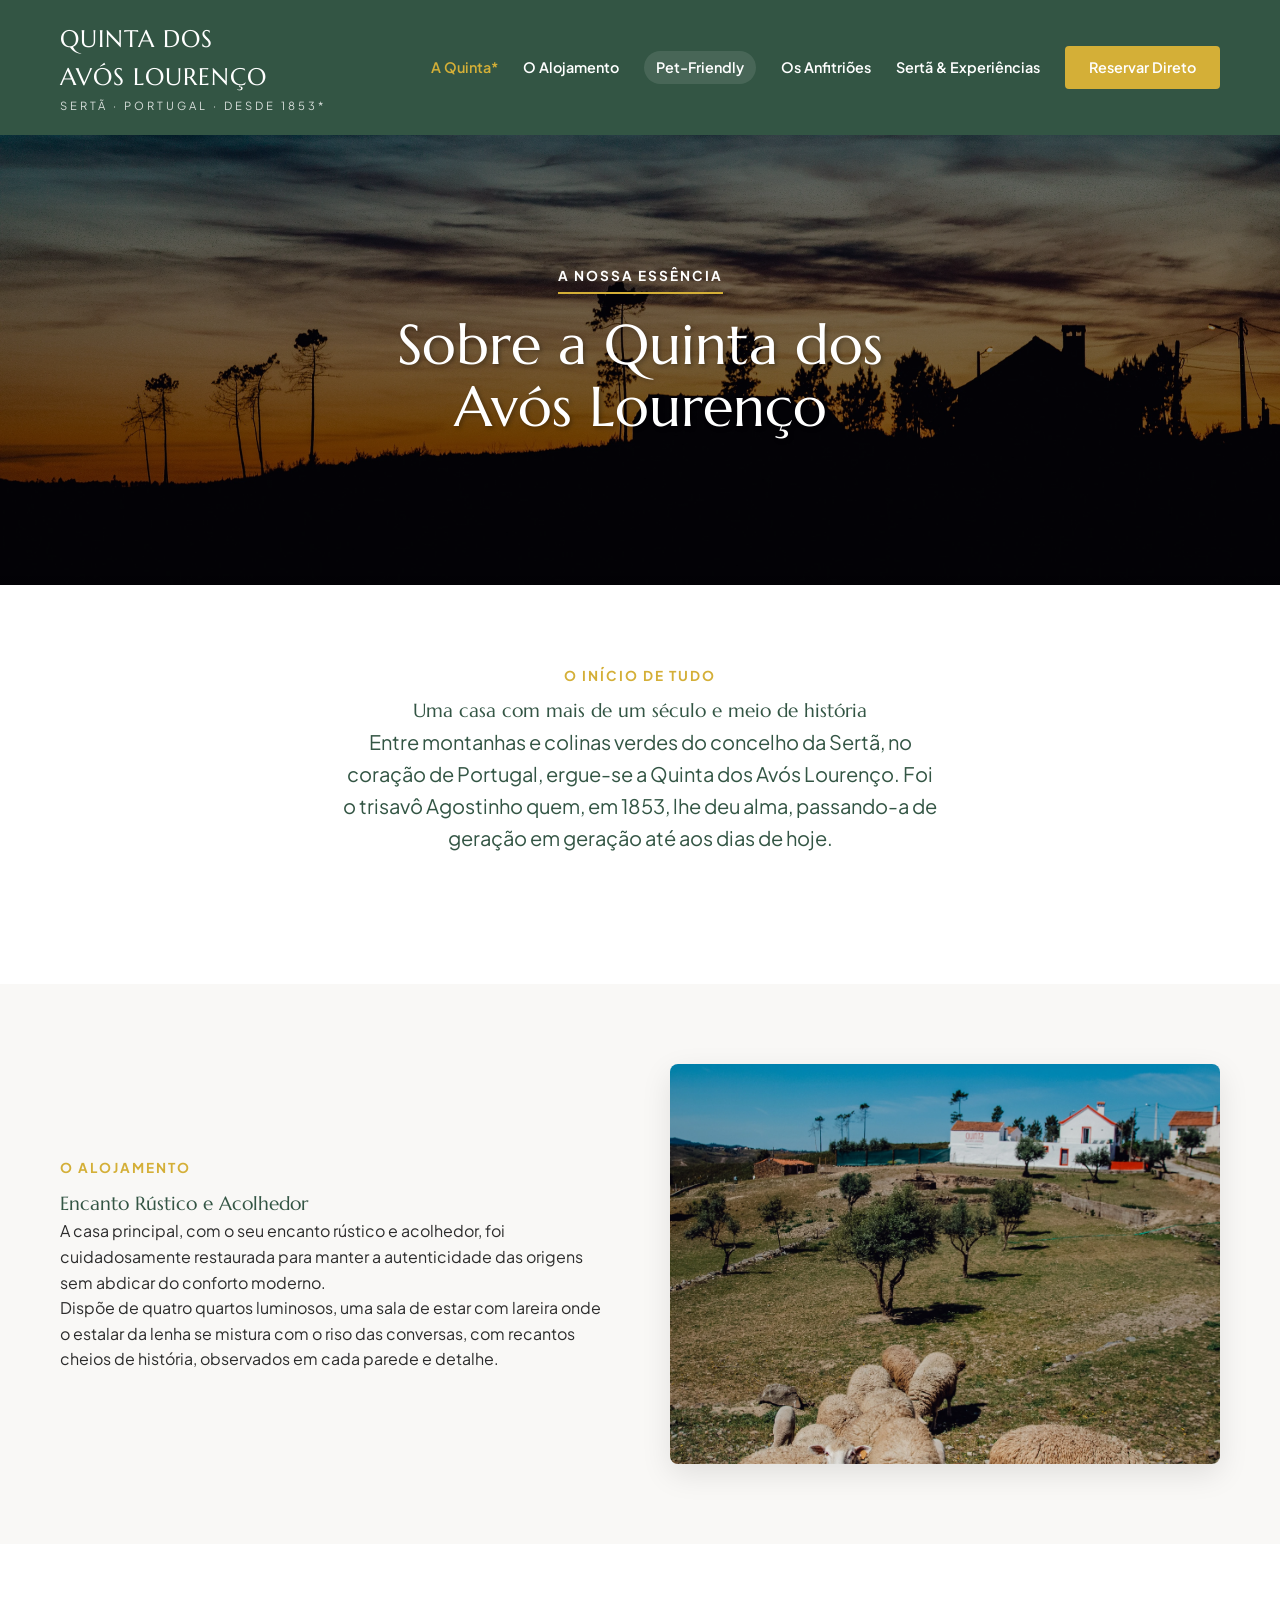
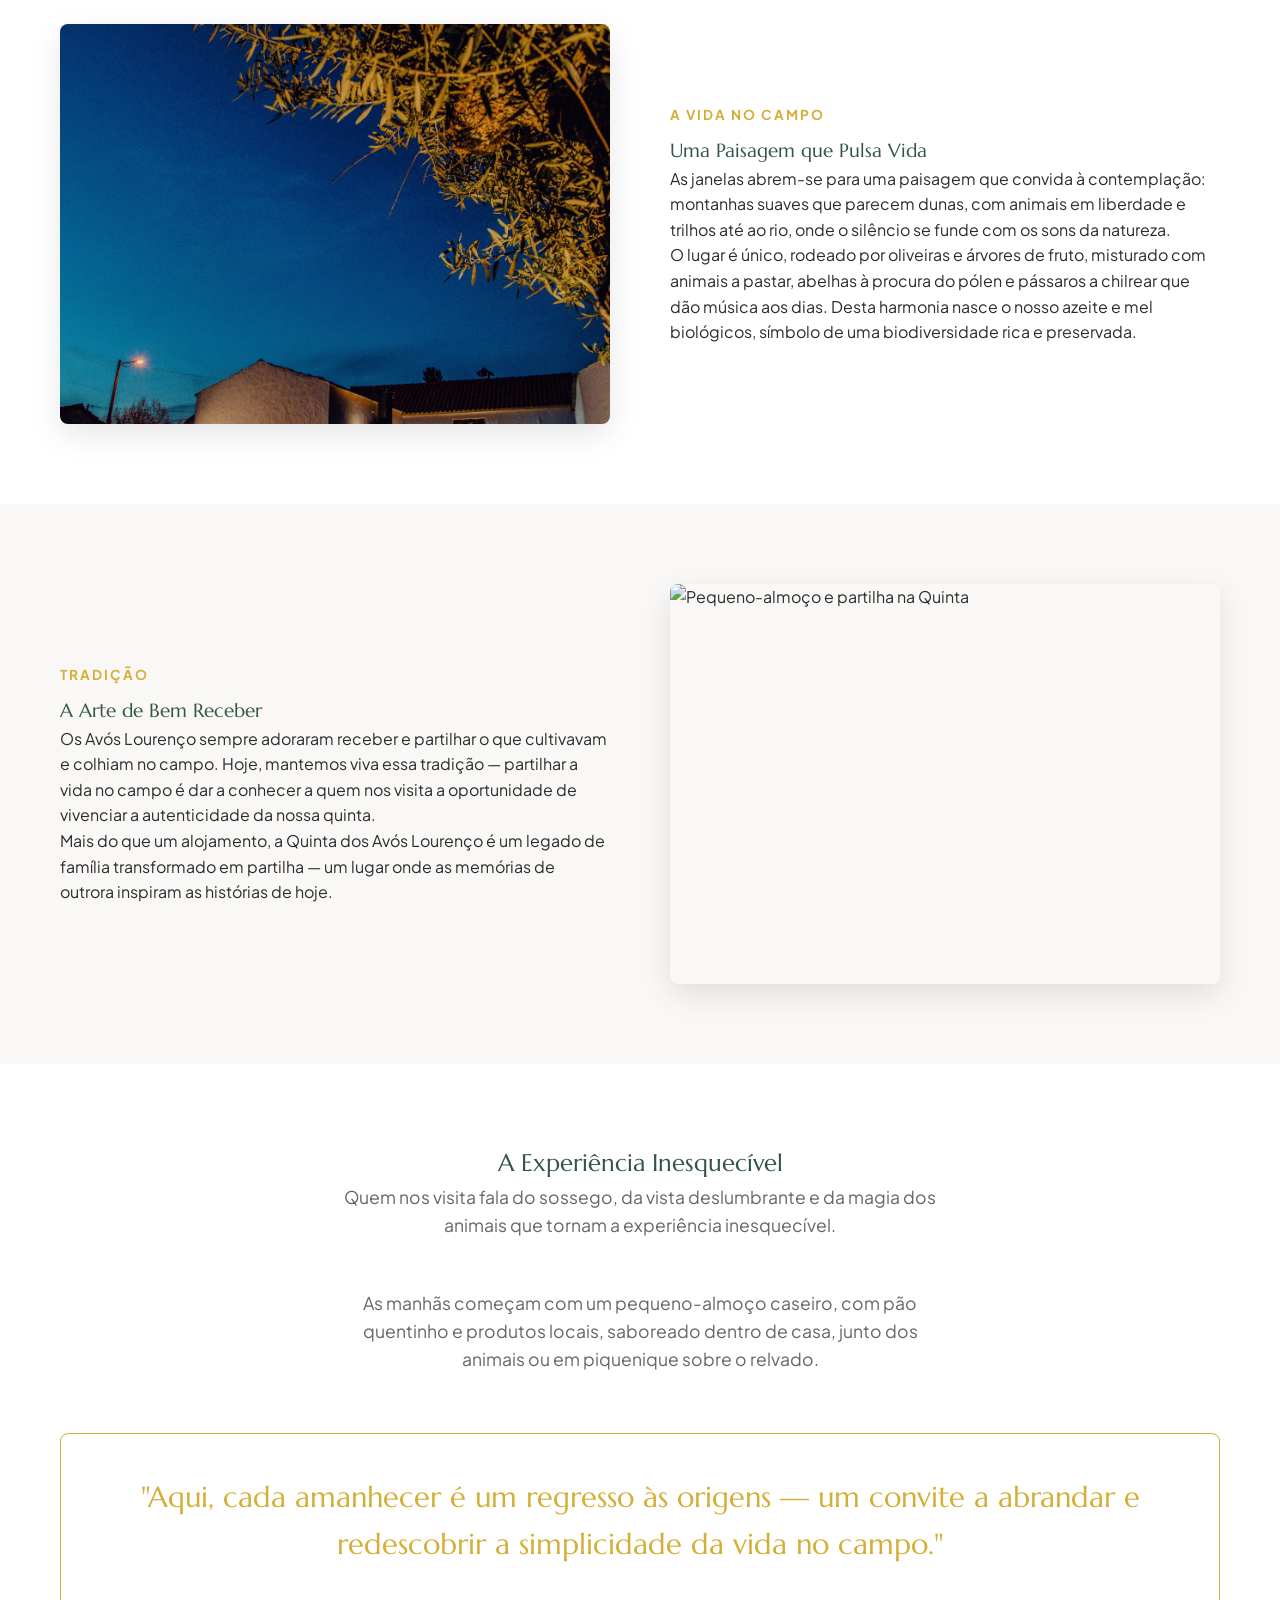
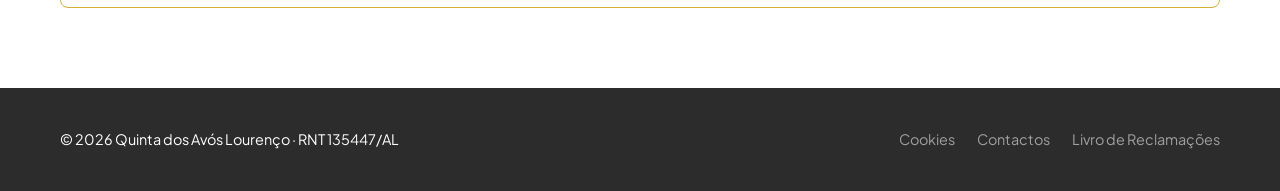
==== Quinta/Quinta.html @ f09824e9 "atualizações ao site 08/08/2026 02:24" ====
<!DOCTYPE html>
<html lang="pt">

<head>
    <meta charset="UTF-8">
    <meta name="viewport" content="width=device-width, initial-scale=1.0">
    <title>Sobre a Quinta · Quinta dos Avós Lourenço</title>

    <!-- O caminho para o CSS tem de recuar uma pasta (../) -->
    <link rel="stylesheet" href="../css/style.css">

    <link rel="preconnect" href="https://fonts.googleapis.com">
    <link rel="preconnect" href="https://fonts.gstatic.com" crossorigin>
    <link
        href="https://fonts.googleapis.com/css2?family=Marcellus&family=Plus+Jakarta+Sans:wght@300;400;600;700&display=swap"
        rel="stylesheet">
    <link rel="icon" href="../favicon.ico" type="image/x-icon">
</head>

<body>

    <!-- Header / Navegação (Fundo escuro para páginas internas) -->
    <header class="navbar" style="background: rgba(51, 85, 68, 1.0); position: relative;">
        <div class="container nav-container">
            <a href="../index.html" class="brand-logo">
                <span class="brand-title">QUINTA DOS <br> AVÓS LOURENÇO</span>
                <span class="brand-sub">SERTÃ · PORTUGAL · DESDE 1853*</span>
            </a>
            <nav class="nav-menu">
                <a href="Quinta.html" style="color: var(--accent-color);">A Quinta*</a>
                <a href="../index.html#alojamento">O Alojamento</a>
                <a href="../index.html#pet-friendly" class="badge-link">Pet-Friendly</a>
                <a href="../index.html#animais">Os Anfitriões</a>
                <a href="../index.html#experiencias">Sertã & Experiências</a>
                <a href="../index.html#reservar" class="btn-primary">Reservar Direto</a>
            </nav>
        </div>
    </header>


    <!-- Hero Section -->
    <section class="hero hero-internal"
        style="background-image: linear-gradient(rgba(0,0,0,0.4), rgba(0,0,0,0.5)), url('../images/galeria3.webp'); height: 50vh; padding-top: 0;">
        <div class="hero-content">
            <span class="hero-tag">A Nossa Essência</span>
            <h1 style="font-size: 3.5rem;">Sobre a Quinta dos<br>Avós Lourenço</h1>
        </div>
    </section>

    <!-- Secção 1: A História -->
    <section class="section-padding">
        <div class="container text-center">
            <span class="sub-title">O INÍCIO DE TUDO</span>
            <h3>Uma casa com mais de um século e meio de história</h3>
            <p class="section-desc" style="font-size: 1.25rem; color: var(--primary-color);">
                Entre montanhas e colinas verdes do concelho da Sertã, no coração de Portugal, ergue-se a Quinta dos
                Avós Lourenço. Foi o trisavô Agostinho quem, em 1853, lhe deu alma, passando-a de geração em geração até
                aos dias de hoje.
            </p>
        </div>
    </section>

    <!-- Secção 2: A Casa (Texto Esquerda, Imagem Direita) -->
    <section class="section-padding bg-light">
        <div class="container grid-2">
            <div>
                <span class="sub-title">O ALOJAMENTO</span>
                <h3>Encanto Rústico e Acolhedor</h3>
                <p>A casa principal, com o seu encanto rústico e acolhedor, foi cuidadosamente restaurada para manter a
                    autenticidade das origens sem abdicar do conforto moderno.</p>
                <p>Dispõe de quatro quartos luminosos, uma sala de estar com lareira onde o estalar da lenha se mistura
                    com o riso das conversas, com recantos cheios de história, observados em cada parede e detalhe.</p>
            </div>
            <div class="feature-image">
                <img src="../images/galeria2.webp" alt="Interior da Casa dos Avós Lourenço">
            </div>
        </div>
    </section>

    <!-- Secção 3: A Natureza (Imagem Esquerda, Texto Direita) -->
    <section class="section-padding">
        <div class="container grid-2">
            <div class="feature-image">
                <img src="../images/galeria5.webp" alt="Paisagem e Natureza na Sertã">
            </div>
            <div>
                <span class="sub-title">A VIDA NO CAMPO</span>
                <h3>Uma Paisagem que Pulsa Vida</h3>
                <p>As janelas abrem-se para uma paisagem que convida à contemplação: montanhas suaves que parecem dunas,
                    com animais em liberdade e trilhos até ao rio, onde o silêncio se funde com os sons da natureza.</p>
                <p>O lugar é único, rodeado por oliveiras e árvores de fruto, misturado com animais a pastar, abelhas à
                    procura do pólen e pássaros a chilrear que dão música aos dias. Desta harmonia nasce o nosso azeite
                    e mel biológicos, símbolo de uma biodiversidade rica e preservada.</p>
            </div>
        </div>
    </section>

    <!-- Secção 4: A Tradição & Pequeno-Almoço -->
    <section class="section-padding bg-light">
        <div class="container grid-2">
            <div>
                <span class="sub-title">TRADIÇÃO</span>
                <h3>A Arte de Bem Receber</h3>
                <p>Os Avós Lourenço sempre adoraram receber e partilhar o que cultivavam e colhiam no campo. Hoje,
                    mantemos viva essa tradição — partilhar a vida no campo é dar a conhecer a quem nos visita a
                    oportunidade de vivenciar a autenticidade da nossa quinta.</p>
                <p>Mais do que um alojamento, a Quinta dos Avós Lourenço é um legado de família transformado em partilha
                    — um lugar onde as memórias de outrora inspiram as histórias de hoje.</p>
            </div>
            <div class="feature-image">
                <img src="../images/galeria7.webp" alt="Pequeno-almoço e partilha na Quinta">
            </div>
        </div>
    </section>

    <!-- Secção 5: Conclusão -->
    <section class="section-padding">
        <div class="container text-center">
            <h2>A Experiência Inesquecível</h2>
            <p class="section-desc">Quem nos visita fala do sossego, da vista deslumbrante e da magia dos animais que
                tornam a experiência inesquecível.</p>
            <p class="section-desc">As manhãs começam com um pequeno-almoço caseiro, com pão quentinho e produtos
                locais, saboreado dentro de casa, junto dos animais ou em piquenique sobre o relvado.</p>

            <div style="margin-top: 60px; padding: 40px; border: 1px solid var(--accent-color); border-radius: 8px;">
                <h3 style="font-family: var(--font-head); color: var(--accent-color); font-size: 1.8rem; margin: 0;">
                    "Aqui, cada amanhecer é um regresso às origens — um convite a abrandar e redescobrir a simplicidade
                    da vida no campo."
                </h3>
            </div>
        </div>
    </section>

    <!-- Footer -->
    <footer class="footer">
        <div class="container footer-container">
            <p>© 2026 Quinta dos Avós Lourenço · RNT 135447/AL</p>
            <div class="footer-links">
                <a href="../cookies/index.html">Cookies</a>
                <a href="../contactos/index.html">Contactos</a>
                <a href="https://www.livroreclamacoes.pt" target="_blank">Livro de Reclamações</a>
            </div>
        </div>
    </footer>

</body>

</html>
---- css/style.css ----
/* ==========================================================================
   VARIÁVEIS DE COR E TIPOGRAFIA
   ========================================================================== */
:root {
  --primary-color: #335544;
  /* Verde Oliveira Escuro */
  --accent-color: #D4AF37;
  /* Dourado/Mostarda Rústico */
  --text-dark: #2C2C2C;
  --text-muted: #666666;
  --bg-light: #F9F8F6;
  /* Bege muito claro para fundo */
  --white: #FFFFFF;

  --font-head: 'Marcellus', serif;
  --font-body: 'Plus Jakarta Sans', sans-serif;

  --transition: all 0.3s ease;
}

/* ==========================================================================
   RESETS BÁSICOS
   ========================================================================== */
* {
  margin: 0;
  padding: 0;
  box-sizing: border-box;
}

html {
  scroll-behavior: smooth;
}

body {
  font-family: var(--font-body);
  color: var(--text-dark);
  background-color: var(--white);
  line-height: 1.6;
}

h1,
h2,
h3,
h4 {
  font-family: var(--font-head);
  font-weight: normal;
  color: var(--primary-color);
}

a {
  text-decoration: none;
  color: inherit;
}

ul {
  list-style: none;
}

/* ==========================================================================
   CLASSES UTILITÁRIAS (LAYOUT)
   ========================================================================== */
.container {
  max-width: 1200px;
  margin: 0 auto;
  padding: 0 20px;
}

.section-padding {
  padding: 80px 0;
}

.text-center {
  text-align: center;
}

.bg-light {
  background-color: var(--bg-light);
}

.grid-2 {
  display: grid;
  grid-template-columns: 1fr 1fr;
  gap: 60px;
  align-items: center;
}

.grid-3 {
  display: grid;
  grid-template-columns: repeat(auto-fit, minmax(300px, 1fr));
  gap: 40px;
}

.sub-title {
  display: block;
  font-size: 0.85rem;
  font-weight: 700;
  letter-spacing: 2px;
  color: var(--accent-color);
  text-transform: uppercase;
  margin-bottom: 10px;
}

/* ==========================================================================
   CABEÇALHO (NAVBAR)
   ========================================================================== */
.navbar {
  position: absolute;
  /* Para ficar por cima do Hero */
  top: 0;
  left: 0;
  width: 100%;
  padding: 20px 0;
  z-index: 100;
  background: linear-gradient(to bottom, rgba(0, 0, 0, 0.6) 0%, rgba(0, 0, 0, 0) 100%);
  color: var(--white);
}

.nav-container {
  display: flex;
  justify-content: space-between;
  align-items: center;
}

.brand-logo {
  display: flex;
  flex-direction: column;
  color: var(--white);
}

.brand-title {
  font-family: var(--font-head);
  font-size: 1.5rem;
  letter-spacing: 1px;
}

.brand-sub {
  font-size: 0.7rem;
  letter-spacing: 3px;
  opacity: 0.8;
}

.nav-menu {
  display: flex;
  align-items: center;
  gap: 25px;
  font-size: 0.9rem;
  font-weight: 600;
}

.nav-menu a {
  white-space: nowrap;
}

.nav-menu a:not(.btn-primary):not(.badge-link):hover {
  color: var(--accent-color);
  transition: var(--transition);
}

.badge-link {
  background-color: rgba(255, 255, 255, 0.1);
  padding: 5px 12px;
  border-radius: 20px;
  /* border: 1px solid rgba(255, 255, 255, 0.3); */
}

.badge-link:hover {
  background-color: var(--accent-color);
  border-color: var(--accent-color);
  color: var(--white);
  transition: var(--transition);
}

.btn-primary {
  background-color: var(--accent-color);
  color: var(--white);
  padding: 10px 24px;
  border-radius: 4px;
  transition: var(--transition);
}

.btn-primary:hover {
  background-color: #b8962e;
}

/* ==========================================================================
   SECÇÃO HERO
   ========================================================================== */
.hero {
  height: 90vh;
  background-size: cover;
  background-position: center;
  display: flex;
  align-items: center;
  justify-content: center;
  text-align: center;
  color: var(--white);
  padding-top: 80px;
  /* Compensa a navbar */
}

.hero-content {
  max-width: 800px;
  padding: 0 20px;
}

.hero-tag {
  display: inline-block;
  font-size: 0.85rem;
  font-weight: 700;
  letter-spacing: 2px;
  text-transform: uppercase;
  margin-bottom: 20px;
  border-bottom: 2px solid var(--accent-color);
  padding-bottom: 5px;
}

.hero h1 {
  font-size: 4rem;
  color: var(--white);
  line-height: 1.1;
  margin-bottom: 20px;
  text-shadow: 2px 2px 4px rgba(0, 0, 0, 0.3);
}

.hero p {
  font-size: 1.2rem;
  margin-bottom: 40px;
  opacity: 0.9;
}

.hero-buttons {
  display: flex;
  justify-content: center;
  gap: 20px;
}

.btn-gold {
  background-color: var(--accent-color);
  color: var(--white);
  padding: 15px 30px;
  font-weight: 600;
  border-radius: 4px;
  transition: var(--transition);
}

.btn-gold:hover {
  background-color: #b8962e;
}

.btn-outline {
  border: 2px solid var(--white);
  color: var(--white);
  padding: 13px 30px;
  font-weight: 600;
  border-radius: 4px;
  transition: var(--transition);
}

.btn-outline:hover {
  background-color: var(--white);
  color: var(--primary-color);
}

/* ==========================================================================
   BARRA DE RESERVAS (BOOKING BAR)
   ========================================================================== */
.booking-bar {
  background-color: var(--white);
  max-width: 1000px;
  margin: -50px auto 0;
  position: relative;
  z-index: 10;
  border-radius: 8px;
  box-shadow: 0 10px 30px rgba(0, 0, 0, 0.08);
  padding: 20px;
}

.booking-form {
  display: flex;
  justify-content: space-between;
  align-items: flex-end;
  gap: 15px;
}

.form-group {
  display: flex;
  flex-direction: column;
  flex: 1;
}

.form-group label {
  font-size: 0.75rem;
  font-weight: 700;
  color: var(--text-muted);
  margin-bottom: 8px;
  letter-spacing: 1px;
}

.form-group input,
.form-group select {
  padding: 12px;
  border: 1px solid #E0E0E0;
  border-radius: 4px;
  font-family: var(--font-body);
  font-size: 1rem;
  color: var(--text-dark);
  background-color: var(--bg-light);
}

.btn-search {
  background-color: var(--primary-color);
  color: var(--white);
  border: none;
  padding: 14px 30px;
  font-size: 1rem;
  font-weight: 600;
  font-family: var(--font-body);
  border-radius: 4px;
  cursor: pointer;
  height: 47px;
  transition: var(--transition);
}

.btn-search:hover {
  background-color: #2c381e;
}

/* ==========================================================================
   PROVA SOCIAL (RATINGS STRIP)
   ========================================================================== */
.ratings-strip {
  background-color: var(--primary-color);
  color: var(--white);
  padding: 30px 0;
  margin-top: 60px;
}

.ratings-container {
  display: flex;
  justify-content: space-around;
  align-items: center;
}

.rating-item {
  display: flex;
  flex-direction: column;
  align-items: center;
  text-align: center;
}

.rating-score {
  font-family: var(--font-head);
  font-size: 1.8rem;
  color: var(--accent-color);
  margin-bottom: 5px;
}

.rating-label {
  font-size: 0.9rem;
  font-weight: 300;
  opacity: 0.9;
}

.rating-divider {
  width: 1px;
  height: 40px;
  background-color: rgba(255, 255, 255, 0.2);
}

/* ==========================================================================
   SECÇÃO PET-FRIENDLY
   ========================================================================== */
.pet-image {
  position: relative;
}

.pet-image img {
  width: 100%;
  border-radius: 8px;
  box-shadow: 0 10px 30px rgba(0, 0, 0, 0.1);
  display: block;
}

.pet-badge {
  position: absolute;
  bottom: -20px;
  right: -20px;
  background-color: var(--primary-color);
  color: var(--white);
  padding: 15px 25px;
  border-radius: 4px;
  font-weight: 600;
  box-shadow: 0 5px 15px rgba(0, 0, 0, 0.2);
}

.pet-text h2 {
  font-size: 2.5rem;
  margin-bottom: 20px;
}

.pet-text p {
  font-size: 1.1rem;
  color: var(--text-muted);
  margin-bottom: 30px;
}

.pet-features li {
  margin-bottom: 15px;
  font-size: 1.05rem;
  display: flex;
  align-items: flex-start;
  gap: 10px;
}

/* ==========================================================================
   OS ANFITRIÕES (ANIMAIS)
   ========================================================================== */
.section-desc {
  max-width: 600px;
  margin: 0 auto 50px;
  color: var(--text-muted);
  font-size: 1.1rem;
}

.animal-card {
  background-color: var(--white);
  padding: 40px 30px;
  border-radius: 8px;
  box-shadow: 0 5px 20px rgba(0, 0, 0, 0.05);
  transition: var(--transition);
}

.animal-card:hover {
  transform: translateY(-10px);
  box-shadow: 0 15px 30px rgba(0, 0, 0, 0.1);
}

.animal-avatar {
  font-size: 4rem;
  margin-bottom: 20px;
}

.animal-card h3 {
  font-size: 1.8rem;
  margin-bottom: 5px;
}

.animal-role {
  color: var(--accent-color);
  font-weight: 700;
  font-size: 0.85rem;
  text-transform: uppercase;
  margin-bottom: 15px;
}

.animal-card p:not(.animal-role) {
  color: var(--text-muted);
}

/* ==========================================================================
   GUIA LOCAL SERTÃ
   ========================================================================== */
.guide-card {
  background-color: var(--bg-light);
  padding: 30px;
  border-radius: 8px;
  border-top: 3px solid transparent;
  transition: var(--transition);
}

.guide-card:hover {
  border-top: 3px solid var(--accent-color);
  background-color: var(--white);
  box-shadow: 0 10px 20px rgba(0, 0, 0, 0.05);
}

.guide-card h3 {
  font-size: 1.3rem;
  margin-bottom: 15px;
}

.guide-card p {
  color: var(--text-muted);
  font-size: 0.95rem;
}

/* ==========================================================================
   WIDGET WHATSAPP
   ========================================================================== */
.whatsapp-btn {
  position: fixed;
  bottom: 30px;
  right: 30px;
  background-color: #25D366;
  color: var(--white);
  padding: 12px 20px;
  border-radius: 50px;
  font-weight: 600;
  box-shadow: 0 4px 10px rgba(0, 0, 0, 0.2);
  z-index: 999;
  transition: var(--transition);
}

.whatsapp-btn:hover {
  transform: scale(1.05);
  background-color: #1EBE56;
}

/* ==========================================================================
   RODAPÉ (FOOTER)
   ========================================================================== */
.footer {
  background-color: var(--text-dark);
  color: var(--white);
  padding: 40px 0;
  font-size: 0.9rem;
}

.footer-container {
  display: flex;
  justify-content: space-between;
  align-items: center;
}

.footer-links a {
  margin-left: 20px;
  color: #A0A0A0;
  transition: var(--transition);
}

.footer-links a:hover {
  color: var(--white);
}

/* ==========================================================================
   RESPONSIVIDADE (MOBILE & TABLET)
   ========================================================================== */
@media (max-width: 992px) {
  .hero h1 {
    font-size: 3rem;
  }

  .grid-2 {
    grid-template-columns: 1fr;
    gap: 40px;
  }

  .pet-badge {
    right: 20px;
    bottom: 20px;
  }

  .ratings-container {
    flex-direction: column;
    gap: 30px;
  }

  .rating-divider {
    display: none;
  }

  .booking-bar {
    margin: 20px 20px 0;
    width: auto;
  }
}

@media (max-width: 768px) {
  .nav-container {
    flex-direction: column;
    gap: 15px;
  }

  .nav-menu {
    flex-wrap: wrap;
    justify-content: center;
  }

  .booking-form {
    flex-direction: column;
    align-items: stretch;
  }

  .btn-search {
    height: auto;
    padding: 15px;
  }

  .footer-container {
    flex-direction: column;
    gap: 20px;
    text-align: center;
  }

  .footer-links a {
    margin: 0 10px;
  }
}

/* ==========================================================================
   CORREÇÃO DE PROPORÇÕES DE IMAGENS (Evitar distorção)
   ========================================================================== */
.feature-image {
  width: 100%;
  height: 400px;
  /* Define uma altura fixa e elegante para as imagens de lado a lado */
  overflow: hidden;
  border-radius: 8px;
  box-shadow: 0 10px 30px rgba(0, 0, 0, 0.1);
}

.feature-image img,
.pet-image img {
  width: 100%;
  height: 100%;
  object-fit: cover;
  /* Esta é a regra mágica: corta a imagem para preencher sem distorcer */
  object-position: center;
  /* Mantém o foco no centro da foto */
  display: block;
}

/* Ajuste específico para a imagem do cabeçalho nas páginas internas */
.hero-internal {
  height: 50vh;
  display: flex;
  align-items: center;
  justify-content: center;
  text-align: center;
}
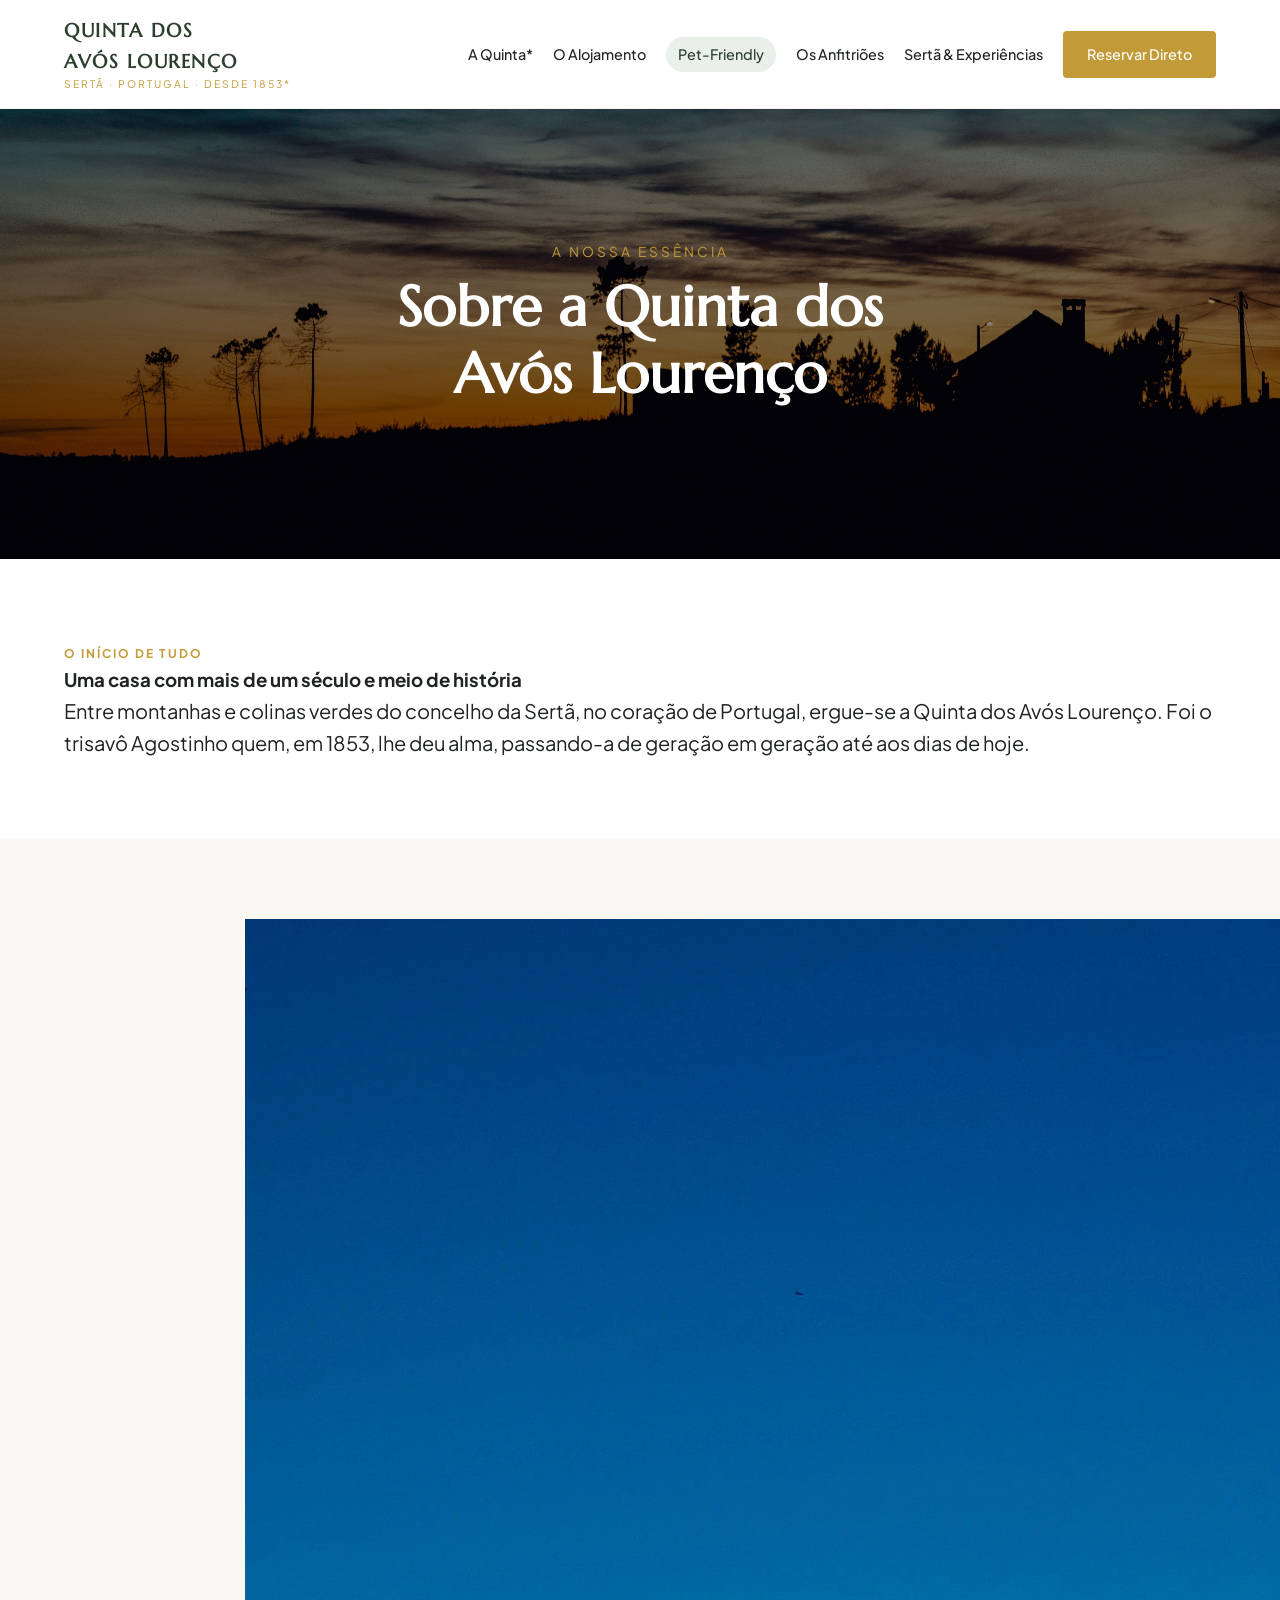
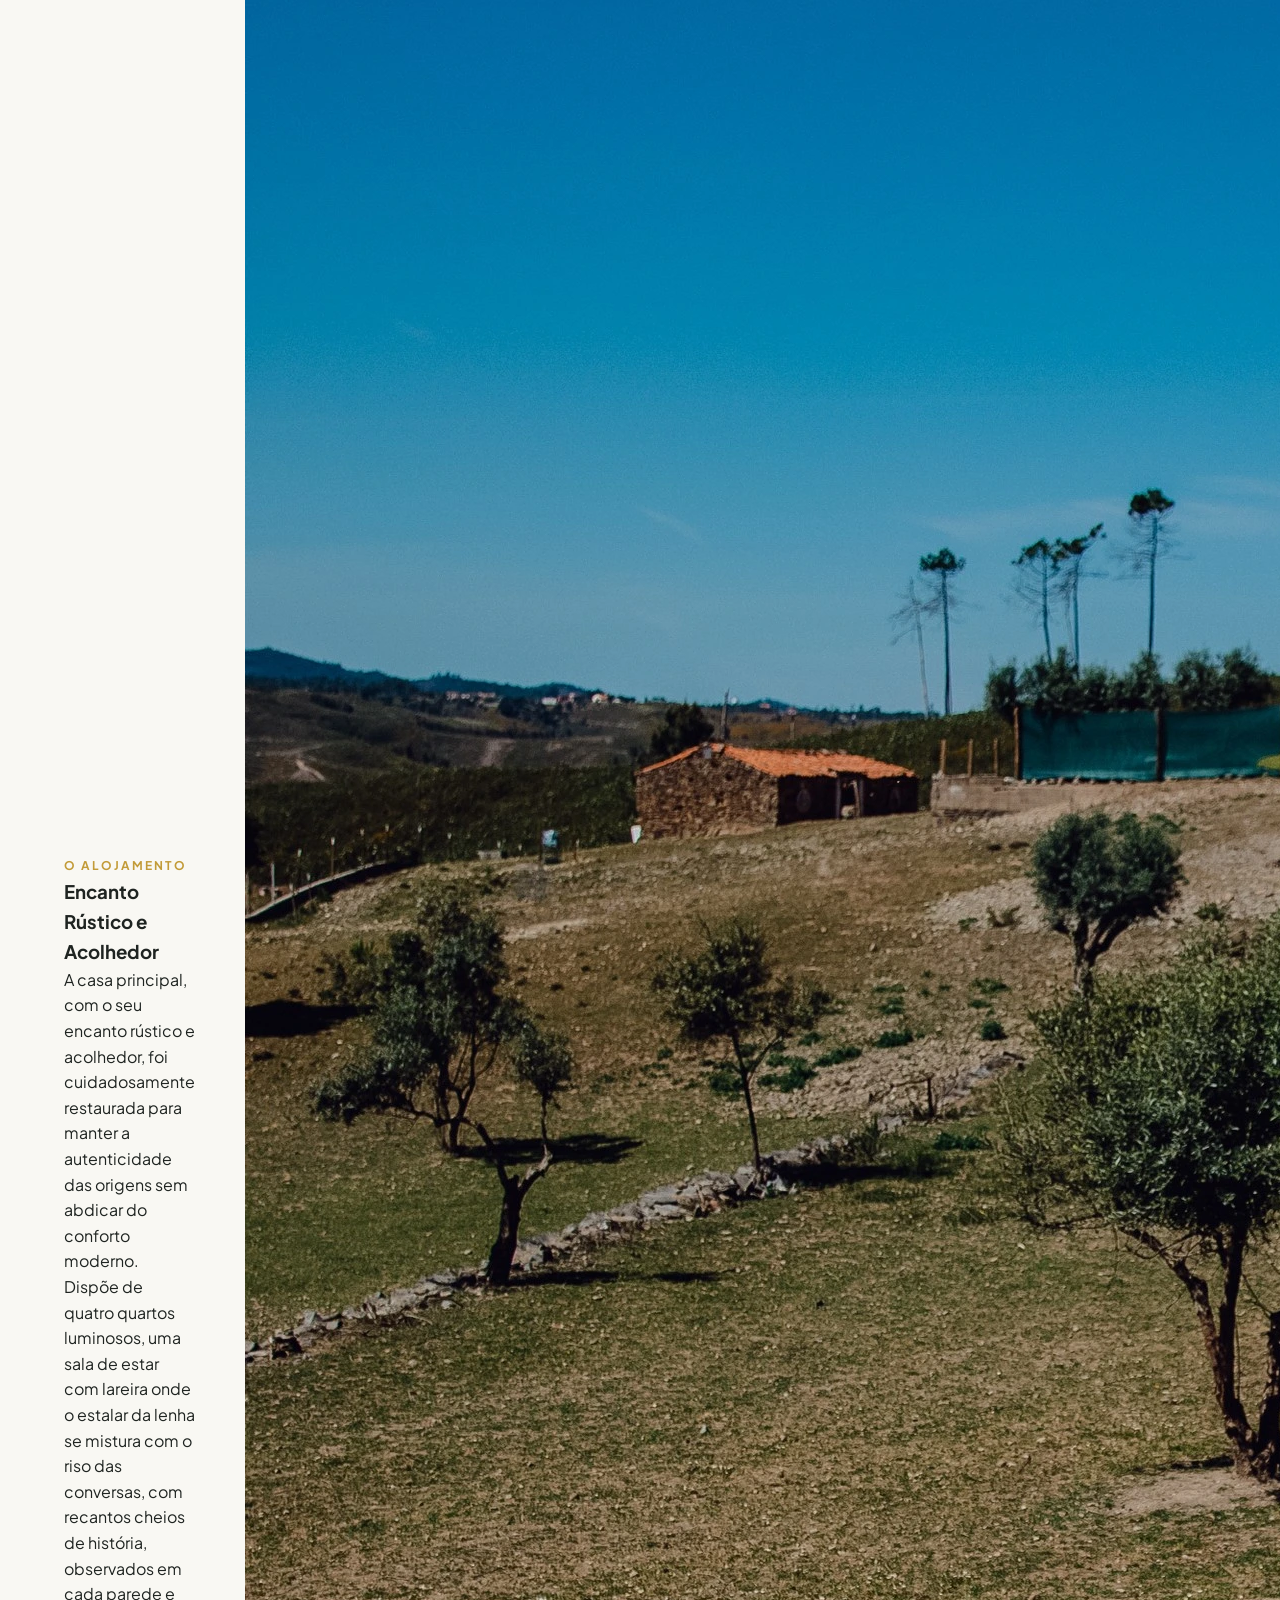
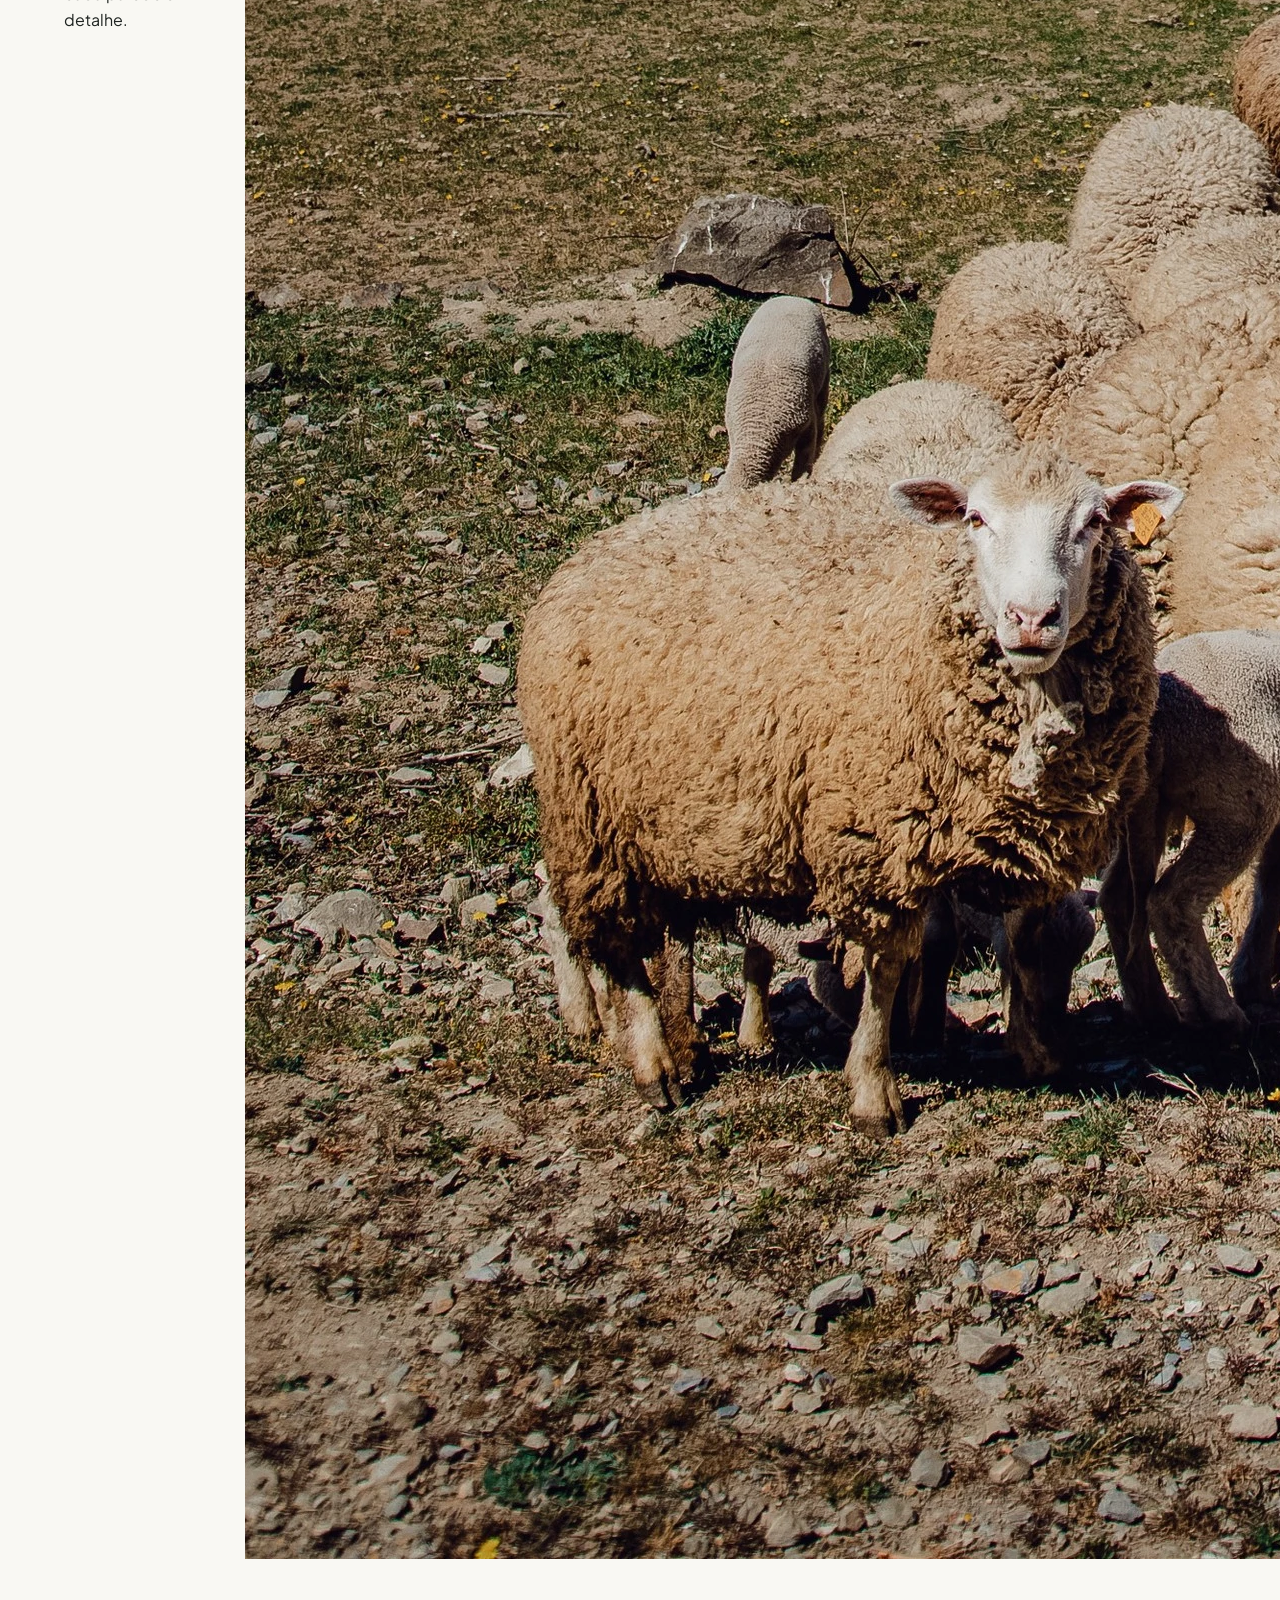
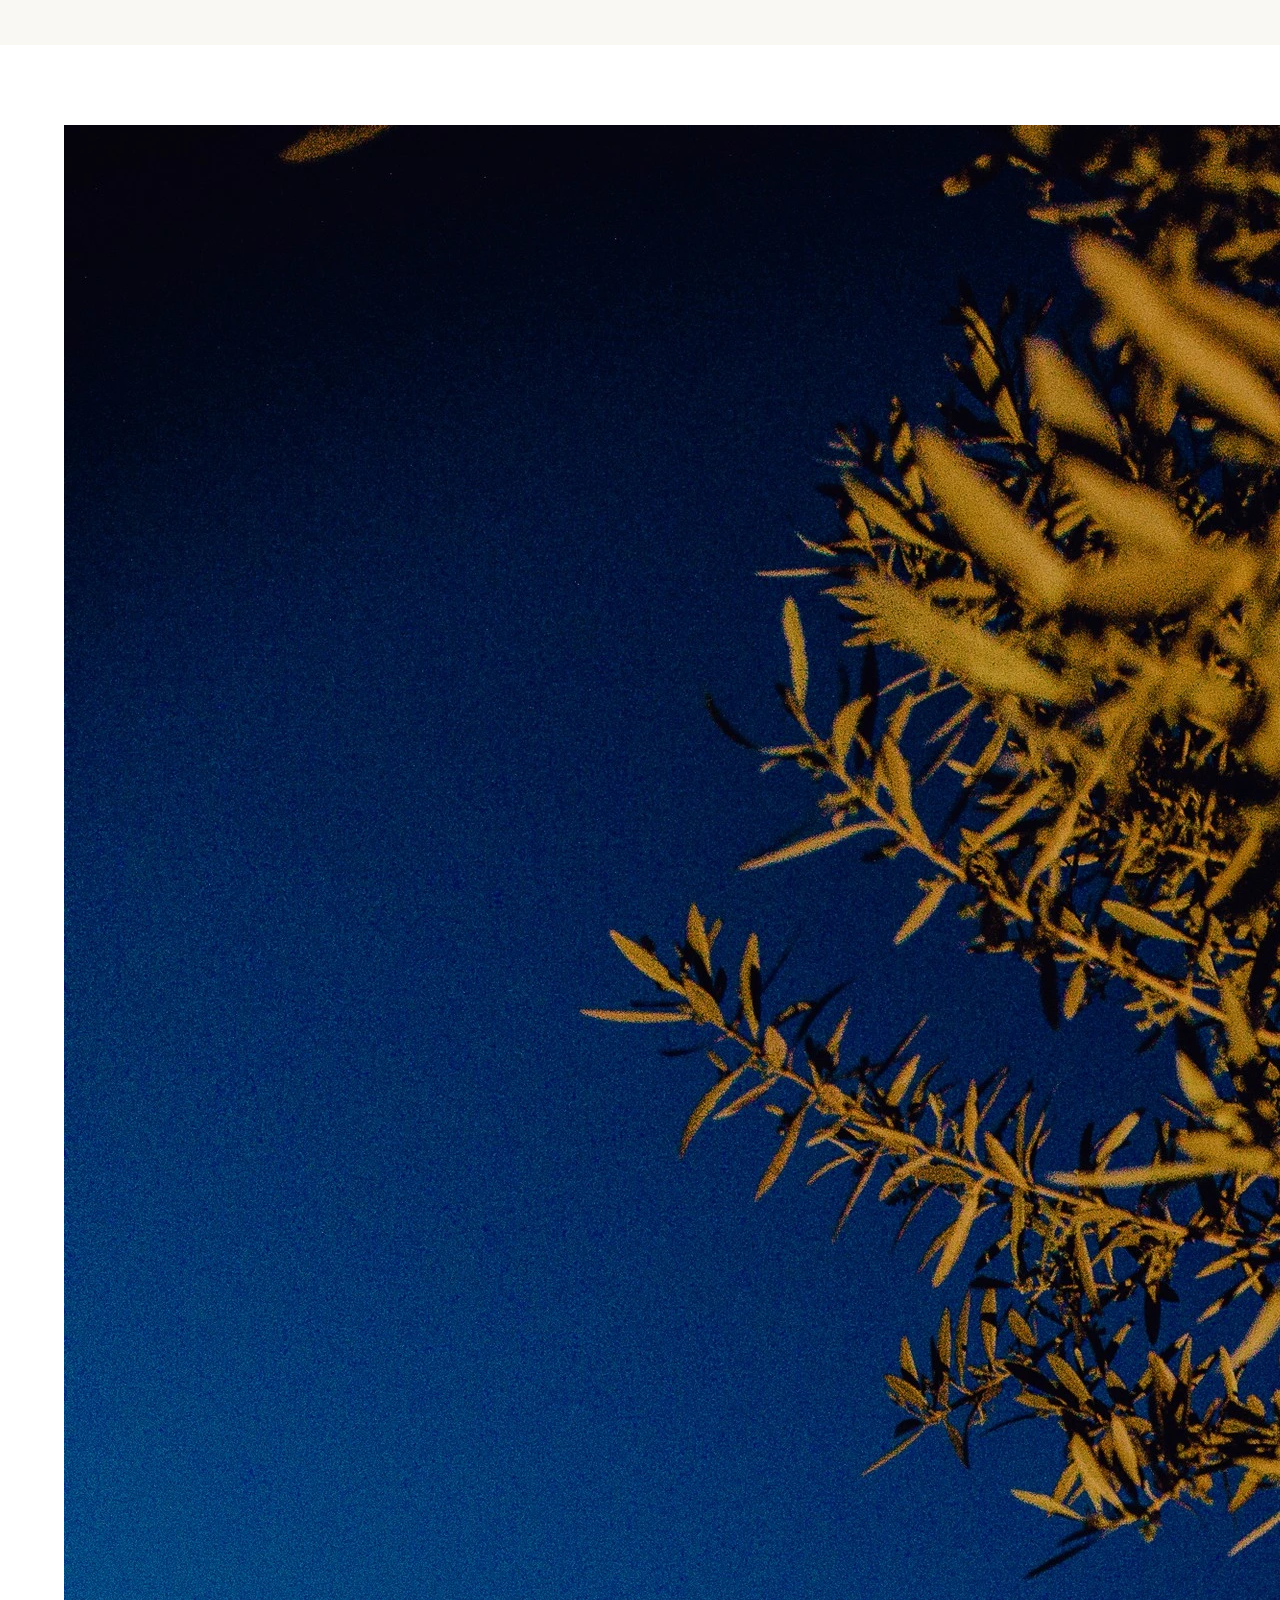
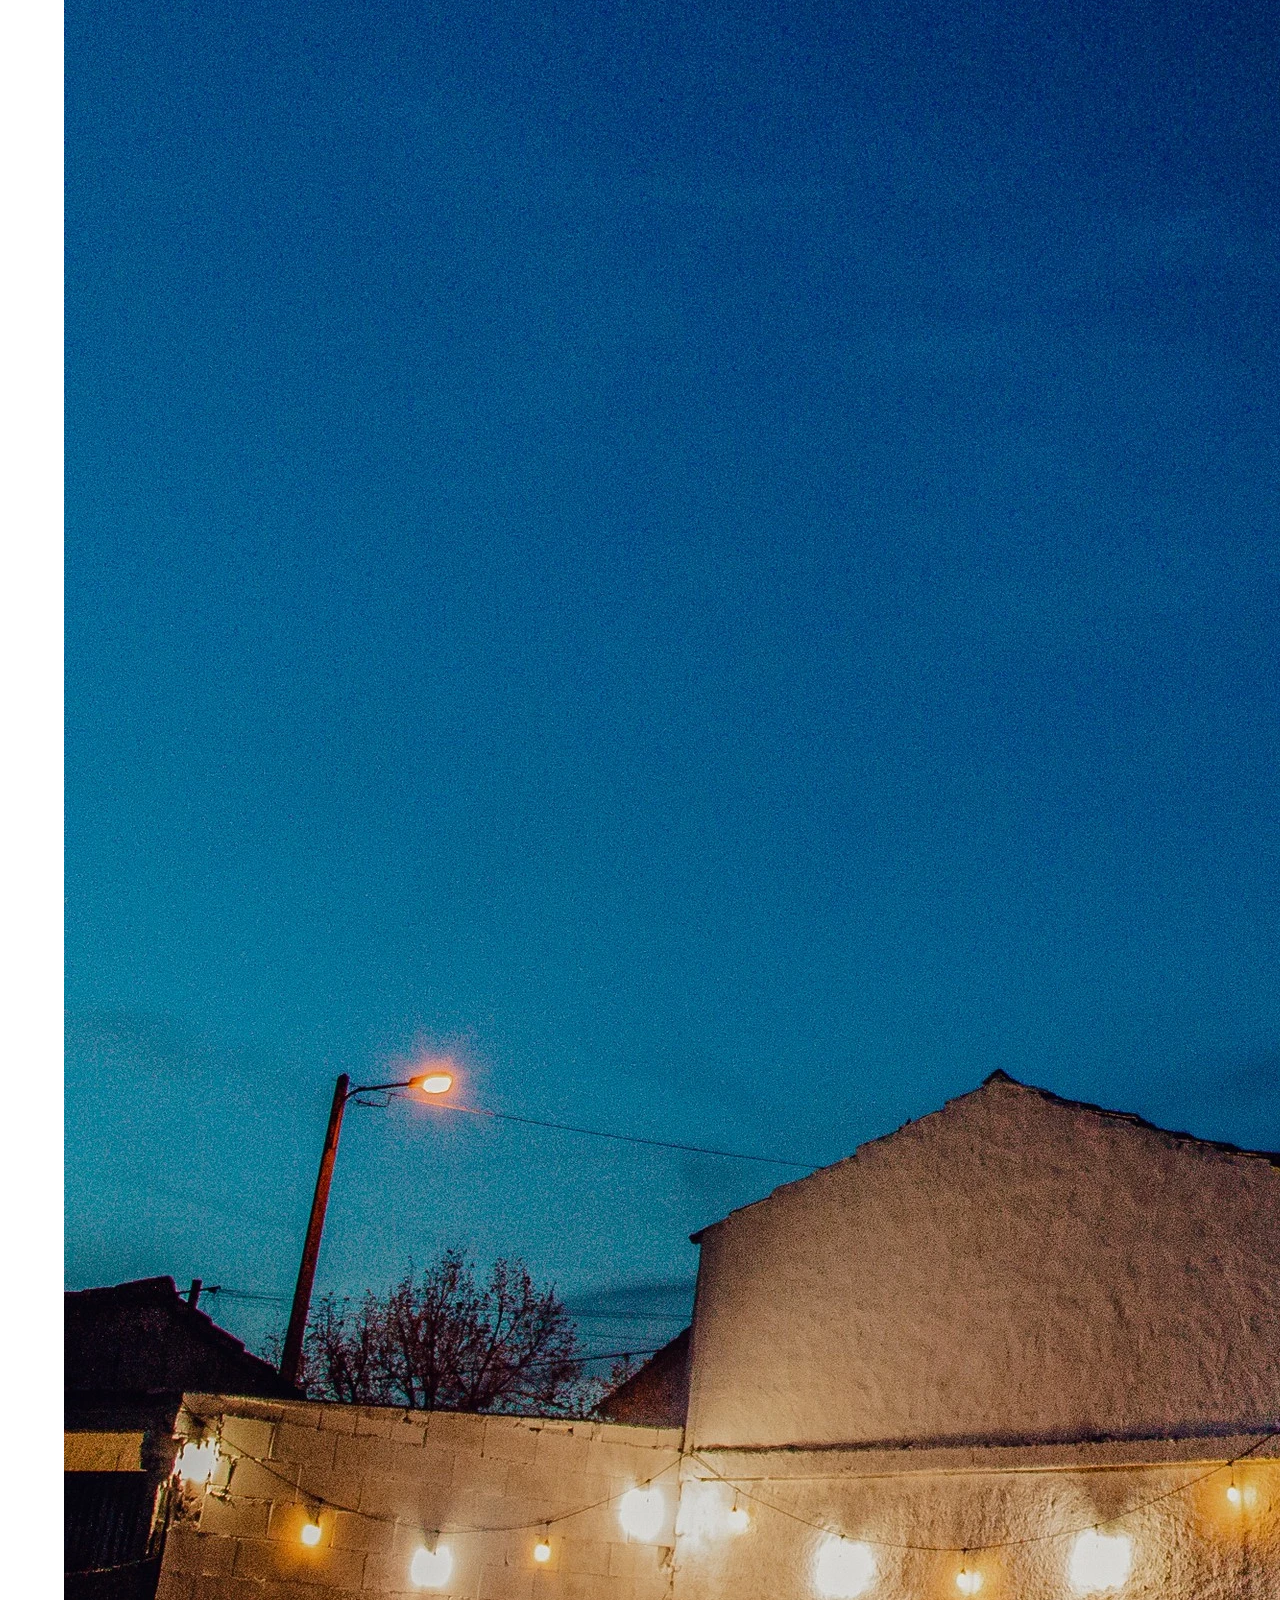
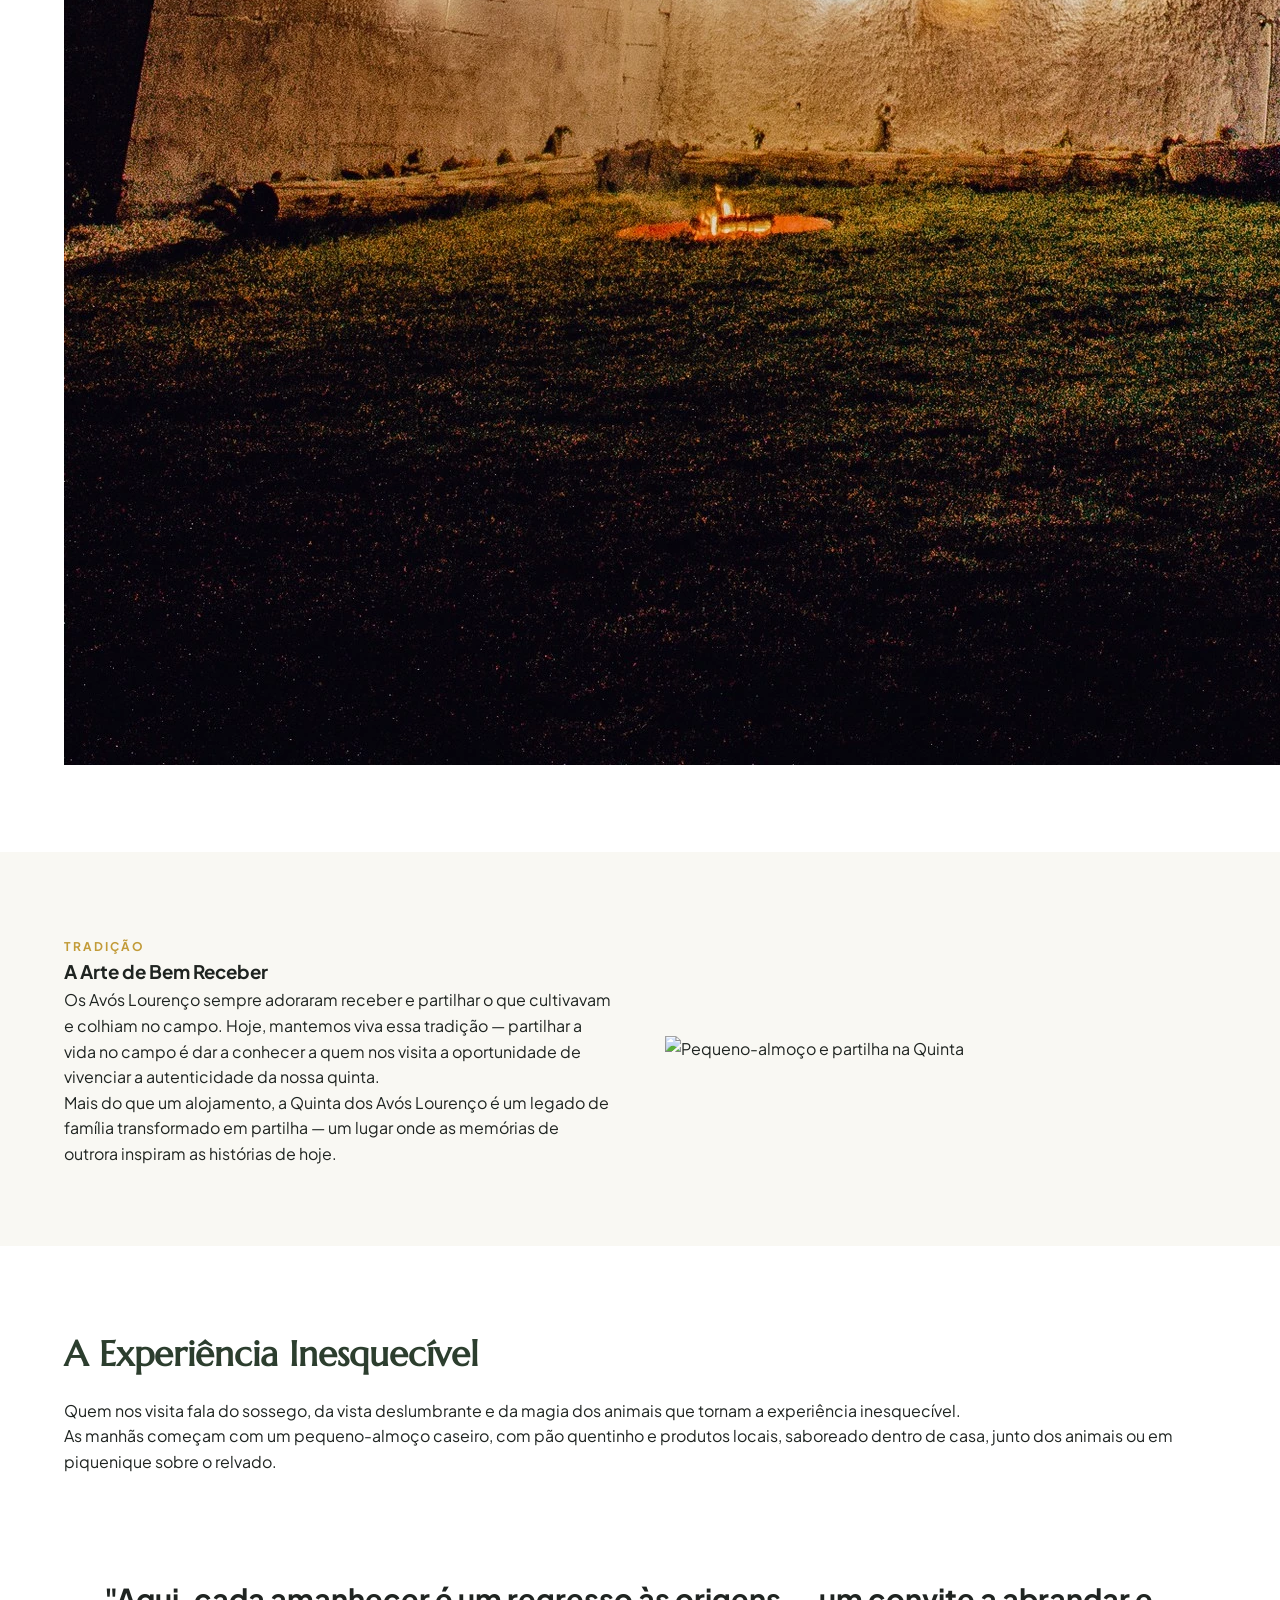
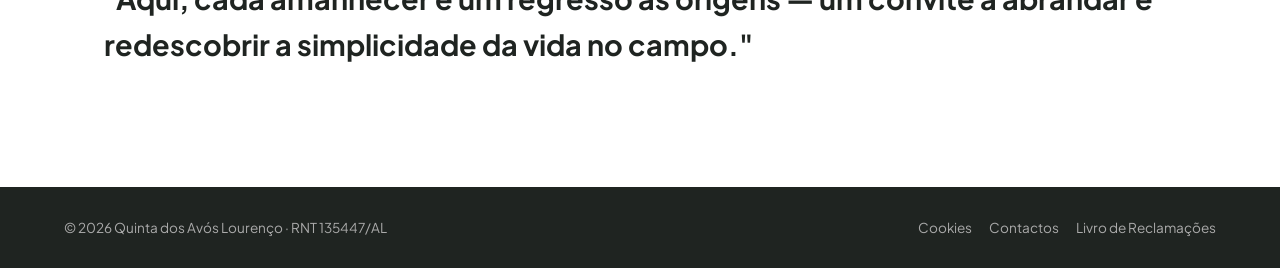
==== commit 8ee9e701: "novas mudanças" ====
--- a/Quinta/Quinta.html
+++ b/Quinta/Quinta.html
@@ -20,7 +20,7 @@
 <body>
 
     <!-- Header / Navegação (Fundo escuro para páginas internas) -->
-    <header class="navbar" style="background: rgba(51, 85, 68, 1.0); position: relative;">
+    <header class="navbar" style="position: relative;">
         <div class="container nav-container">
             <a href="../index.html" class="brand-logo">
                 <span class="brand-title">QUINTA DOS <br> AVÓS LOURENÇO</span>
--- a/css/style.css
+++ b/css/style.css
@@ -1,375 +1,297 @@
-/* ==========================================================================
-   VARIÁVEIS DE COR E TIPOGRAFIA
-   ========================================================================== */
+/* --- RESET & VARIAVEIS --- */
 :root {
-  --primary-color: #335544;
+  --color-primary: #2c3e2e;
   /* Verde Oliveira Escuro */
-  --accent-color: #D4AF37;
-  /* Dourado/Mostarda Rústico */
-  --text-dark: #2C2C2C;
-  --text-muted: #666666;
-  --bg-light: #F9F8F6;
-  /* Bege muito claro para fundo */
-  --white: #FFFFFF;
-
-  --font-head: 'Marcellus', serif;
+  --color-gold: #c29b38;
+  /* Dourado Nobre */
+  --color-dark: #1f2421;
+  /* Antracite / Texto principal */
+  --color-light: #f9f8f3;
+  /* Bege Areia Suave */
+  --color-white: #ffffff;
+  --font-heading: 'Marcellus', serif;
   --font-body: 'Plus Jakarta Sans', sans-serif;
-
-  --transition: all 0.3s ease;
-}
-
-/* ==========================================================================
-   RESETS BÁSICOS
-   ========================================================================== */
+}
+
 * {
   margin: 0;
   padding: 0;
   box-sizing: border-box;
 }
 
-html {
-  scroll-behavior: smooth;
-}
-
 body {
   font-family: var(--font-body);
-  color: var(--text-dark);
-  background-color: var(--white);
+  color: var(--color-dark);
+  background-color: #fff;
   line-height: 1.6;
 }
 
-h1,
-h2,
-h3,
-h4 {
-  font-family: var(--font-head);
-  font-weight: normal;
-  color: var(--primary-color);
-}
-
-a {
-  text-decoration: none;
-  color: inherit;
-}
-
-ul {
-  list-style: none;
-}
-
-/* ==========================================================================
-   CLASSES UTILITÁRIAS (LAYOUT)
-   ========================================================================== */
 .container {
+  width: 90%;
   max-width: 1200px;
   margin: 0 auto;
+}
+
+/* --- NAVEGAÇÃO / HEADER --- */
+.navbar {
+  position: sticky;
+  top: 0;
+  background: rgba(255, 255, 255, 0.95);
+  backdrop-filter: blur(10px);
+  z-index: 1000;
+  border-bottom: 1px solid rgba(0, 0, 0, 0.05);
+  padding: 15px 0;
+}
+
+.nav-container {
+  display: flex;
+  justify-content: space-between;
+  align-items: center;
+}
+
+.brand-logo {
+  text-decoration: none;
+  display: flex;
+  flex-direction: column;
+}
+
+.brand-title {
+  font-family: var(--font-heading);
+  font-size: 1.2rem;
+  color: var(--color-primary);
+  letter-spacing: 1.5px;
+  font-weight: bold;
+}
+
+.brand-sub {
+  font-size: 0.65rem;
+  color: var(--color-gold);
+  letter-spacing: 2px;
+}
+
+.nav-menu {
+  display: flex;
+  align-items: center;
+  gap: 20px;
+}
+
+.nav-menu a {
+  text-decoration: none;
+  color: var(--color-dark);
+  font-size: 0.9rem;
+  font-weight: 500;
+  transition: color 0.3s;
+}
+
+.nav-menu a:hover {
+  color: var(--color-gold);
+}
+
+.badge-link {
+  background: #e8f0e9;
+  padding: 6px 12px;
+  border-radius: 20px;
+  color: var(--color-primary) !important;
+}
+
+/* --- HERO SECTION --- */
+.hero {
+  height: 80vh;
+  background-size: cover;
+  background-position: center;
+  display: flex;
+  align-items: center;
+  justify-content: center;
+  text-align: center;
+  color: var(--color-white);
   padding: 0 20px;
 }
 
+.hero-content {
+  max-width: 800px;
+}
+
+.hero-tag {
+  font-size: 0.85rem;
+  letter-spacing: 3px;
+  text-transform: uppercase;
+  color: var(--color-gold);
+  margin-bottom: 10px;
+  display: block;
+}
+
+.hero h1 {
+  font-family: var(--font-heading);
+  font-size: 3rem;
+  line-height: 1.2;
+  margin-bottom: 20px;
+}
+
+.hero p {
+  font-size: 1.15rem;
+  margin-bottom: 30px;
+  opacity: 0.9;
+}
+
+.hero-buttons {
+  display: flex;
+  gap: 15px;
+  justify-content: center;
+}
+
+/* --- BOTÕES --- */
+.btn-primary,
+.btn-gold {
+  background-color: var(--color-gold);
+  color: var(--color-white) !important;
+  padding: 12px 24px;
+  border-radius: 4px;
+  text-decoration: none;
+  font-weight: 600;
+  display: inline-block;
+  border: none;
+  cursor: pointer;
+  transition: background 0.3s;
+}
+
+.btn-gold:hover,
+.btn-primary:hover {
+  background-color: #a3812b;
+}
+
+.btn-outline {
+  border: 1px solid var(--color-white);
+  color: var(--color-white);
+  padding: 12px 24px;
+  border-radius: 4px;
+  text-decoration: none;
+  font-weight: 600;
+}
+
+/* --- STICKY BOOKING BAR --- */
+.booking-bar {
+  background: var(--color-primary);
+  padding: 20px;
+  color: white;
+  box-shadow: 0 10px 25px rgba(0, 0, 0, 0.15);
+}
+
+.booking-form {
+  max-width: 1100px;
+  margin: 0 auto;
+  display: grid;
+  grid-template-columns: repeat(auto-fit, minmax(180px, 1fr));
+  gap: 15px;
+  align-items: end;
+}
+
+.form-group {
+  display: flex;
+  flex-direction: column;
+  gap: 5px;
+}
+
+.form-group label {
+  font-size: 0.7rem;
+  letter-spacing: 1px;
+  color: var(--color-gold);
+}
+
+.form-group input,
+.form-group select {
+  padding: 10px;
+  border-radius: 4px;
+  border: none;
+  font-family: var(--font-body);
+}
+
+.btn-search {
+  background: var(--color-gold);
+  color: white;
+  border: none;
+  padding: 12px;
+  font-weight: bold;
+  border-radius: 4px;
+  cursor: pointer;
+}
+
+/* --- PROVA SOCIAL / RATINGS --- */
+.ratings-strip {
+  background: var(--color-light);
+  padding: 20px 0;
+  border-bottom: 1px solid #eae7dc;
+}
+
+.ratings-container {
+  display: flex;
+  justify-content: space-around;
+  align-items: center;
+  flex-wrap: wrap;
+  gap: 15px;
+}
+
+.rating-item {
+  text-align: center;
+}
+
+.rating-score {
+  font-family: var(--font-heading);
+  font-size: 1.4rem;
+  font-weight: bold;
+  color: var(--color-primary);
+  display: block;
+}
+
+.rating-label {
+  font-size: 0.8rem;
+  color: #666;
+}
+
+.rating-divider {
+  width: 1px;
+  height: 30px;
+  background: #ddd;
+}
+
+/* --- SECCÕES E GRIDS --- */
 .section-padding {
   padding: 80px 0;
 }
 
-.text-center {
-  text-align: center;
-}
-
 .bg-light {
-  background-color: var(--bg-light);
+  background-color: var(--color-light);
 }
 
 .grid-2 {
   display: grid;
   grid-template-columns: 1fr 1fr;
-  gap: 60px;
+  gap: 50px;
   align-items: center;
 }
 
 .grid-3 {
   display: grid;
-  grid-template-columns: repeat(auto-fit, minmax(300px, 1fr));
-  gap: 40px;
+  grid-template-columns: repeat(auto-fit, minmax(280px, 1fr));
+  gap: 30px;
+  margin-top: 40px;
 }
 
 .sub-title {
-  display: block;
-  font-size: 0.85rem;
+  font-size: 0.75rem;
+  letter-spacing: 2px;
+  color: var(--color-gold);
+  text-transform: uppercase;
   font-weight: 700;
-  letter-spacing: 2px;
-  color: var(--accent-color);
-  text-transform: uppercase;
-  margin-bottom: 10px;
-}
-
-/* ==========================================================================
-   CABEÇALHO (NAVBAR)
-   ========================================================================== */
-.navbar {
-  position: absolute;
-  /* Para ficar por cima do Hero */
-  top: 0;
-  left: 0;
-  width: 100%;
-  padding: 20px 0;
-  z-index: 100;
-  background: linear-gradient(to bottom, rgba(0, 0, 0, 0.6) 0%, rgba(0, 0, 0, 0) 100%);
-  color: var(--white);
-}
-
-.nav-container {
-  display: flex;
-  justify-content: space-between;
-  align-items: center;
-}
-
-.brand-logo {
-  display: flex;
-  flex-direction: column;
-  color: var(--white);
-}
-
-.brand-title {
-  font-family: var(--font-head);
-  font-size: 1.5rem;
-  letter-spacing: 1px;
-}
-
-.brand-sub {
-  font-size: 0.7rem;
-  letter-spacing: 3px;
-  opacity: 0.8;
-}
-
-.nav-menu {
-  display: flex;
-  align-items: center;
-  gap: 25px;
-  font-size: 0.9rem;
-  font-weight: 600;
-}
-
-.nav-menu a {
-  white-space: nowrap;
-}
-
-.nav-menu a:not(.btn-primary):not(.badge-link):hover {
-  color: var(--accent-color);
-  transition: var(--transition);
-}
-
-.badge-link {
-  background-color: rgba(255, 255, 255, 0.1);
-  padding: 5px 12px;
-  border-radius: 20px;
-  /* border: 1px solid rgba(255, 255, 255, 0.3); */
-}
-
-.badge-link:hover {
-  background-color: var(--accent-color);
-  border-color: var(--accent-color);
-  color: var(--white);
-  transition: var(--transition);
-}
-
-.btn-primary {
-  background-color: var(--accent-color);
-  color: var(--white);
-  padding: 10px 24px;
-  border-radius: 4px;
-  transition: var(--transition);
-}
-
-.btn-primary:hover {
-  background-color: #b8962e;
-}
-
-/* ==========================================================================
-   SECÇÃO HERO
-   ========================================================================== */
-.hero {
-  height: 90vh;
-  background-size: cover;
-  background-position: center;
-  display: flex;
-  align-items: center;
-  justify-content: center;
-  text-align: center;
-  color: var(--white);
-  padding-top: 80px;
-  /* Compensa a navbar */
-}
-
-.hero-content {
-  max-width: 800px;
-  padding: 0 20px;
-}
-
-.hero-tag {
-  display: inline-block;
-  font-size: 0.85rem;
-  font-weight: 700;
-  letter-spacing: 2px;
-  text-transform: uppercase;
-  margin-bottom: 20px;
-  border-bottom: 2px solid var(--accent-color);
-  padding-bottom: 5px;
-}
-
-.hero h1 {
-  font-size: 4rem;
-  color: var(--white);
-  line-height: 1.1;
-  margin-bottom: 20px;
-  text-shadow: 2px 2px 4px rgba(0, 0, 0, 0.3);
-}
-
-.hero p {
-  font-size: 1.2rem;
-  margin-bottom: 40px;
-  opacity: 0.9;
-}
-
-.hero-buttons {
-  display: flex;
-  justify-content: center;
-  gap: 20px;
-}
-
-.btn-gold {
-  background-color: var(--accent-color);
-  color: var(--white);
-  padding: 15px 30px;
-  font-weight: 600;
-  border-radius: 4px;
-  transition: var(--transition);
-}
-
-.btn-gold:hover {
-  background-color: #b8962e;
-}
-
-.btn-outline {
-  border: 2px solid var(--white);
-  color: var(--white);
-  padding: 13px 30px;
-  font-weight: 600;
-  border-radius: 4px;
-  transition: var(--transition);
-}
-
-.btn-outline:hover {
-  background-color: var(--white);
-  color: var(--primary-color);
-}
-
-/* ==========================================================================
-   BARRA DE RESERVAS (BOOKING BAR)
-   ========================================================================== */
-.booking-bar {
-  background-color: var(--white);
-  max-width: 1000px;
-  margin: -50px auto 0;
-  position: relative;
-  z-index: 10;
-  border-radius: 8px;
-  box-shadow: 0 10px 30px rgba(0, 0, 0, 0.08);
-  padding: 20px;
-}
-
-.booking-form {
-  display: flex;
-  justify-content: space-between;
-  align-items: flex-end;
-  gap: 15px;
-}
-
-.form-group {
-  display: flex;
-  flex-direction: column;
-  flex: 1;
-}
-
-.form-group label {
-  font-size: 0.75rem;
-  font-weight: 700;
-  color: var(--text-muted);
-  margin-bottom: 8px;
-  letter-spacing: 1px;
-}
-
-.form-group input,
-.form-group select {
-  padding: 12px;
-  border: 1px solid #E0E0E0;
-  border-radius: 4px;
-  font-family: var(--font-body);
-  font-size: 1rem;
-  color: var(--text-dark);
-  background-color: var(--bg-light);
-}
-
-.btn-search {
-  background-color: var(--primary-color);
-  color: var(--white);
-  border: none;
-  padding: 14px 30px;
-  font-size: 1rem;
-  font-weight: 600;
-  font-family: var(--font-body);
-  border-radius: 4px;
-  cursor: pointer;
-  height: 47px;
-  transition: var(--transition);
-}
-
-.btn-search:hover {
-  background-color: #2c381e;
-}
-
-/* ==========================================================================
-   PROVA SOCIAL (RATINGS STRIP)
-   ========================================================================== */
-.ratings-strip {
-  background-color: var(--primary-color);
-  color: var(--white);
-  padding: 30px 0;
-  margin-top: 60px;
-}
-
-.ratings-container {
-  display: flex;
-  justify-content: space-around;
-  align-items: center;
-}
-
-.rating-item {
-  display: flex;
-  flex-direction: column;
-  align-items: center;
-  text-align: center;
-}
-
-.rating-score {
-  font-family: var(--font-head);
-  font-size: 1.8rem;
-  color: var(--accent-color);
-  margin-bottom: 5px;
-}
-
-.rating-label {
-  font-size: 0.9rem;
-  font-weight: 300;
-  opacity: 0.9;
-}
-
-.rating-divider {
-  width: 1px;
-  height: 40px;
-  background-color: rgba(255, 255, 255, 0.2);
-}
-
-/* ==========================================================================
-   SECÇÃO PET-FRIENDLY
-   ========================================================================== */
+}
+
+h2 {
+  font-family: var(--font-heading);
+  font-size: 2.2rem;
+  color: var(--color-primary);
+  margin-bottom: 15px;
+}
+
+/* --- PET FRIENDLY --- */
 .pet-image {
   position: relative;
 }
@@ -377,254 +299,115 @@
 .pet-image img {
   width: 100%;
   border-radius: 8px;
-  box-shadow: 0 10px 30px rgba(0, 0, 0, 0.1);
-  display: block;
+  object-fit: cover;
 }
 
 .pet-badge {
   position: absolute;
-  bottom: -20px;
-  right: -20px;
-  background-color: var(--primary-color);
-  color: var(--white);
-  padding: 15px 25px;
+  bottom: 20px;
+  left: 20px;
+  background: var(--color-primary);
+  color: white;
+  padding: 8px 16px;
+  font-size: 0.85rem;
   border-radius: 4px;
-  font-weight: 600;
-  box-shadow: 0 5px 15px rgba(0, 0, 0, 0.2);
-}
-
-.pet-text h2 {
-  font-size: 2.5rem;
-  margin-bottom: 20px;
-}
-
-.pet-text p {
-  font-size: 1.1rem;
-  color: var(--text-muted);
-  margin-bottom: 30px;
+}
+
+.pet-features {
+  list-style: none;
+  margin-top: 20px;
 }
 
 .pet-features li {
-  margin-bottom: 15px;
-  font-size: 1.05rem;
-  display: flex;
-  align-items: flex-start;
-  gap: 10px;
-}
-
-/* ==========================================================================
-   OS ANFITRIÕES (ANIMAIS)
-   ========================================================================== */
-.section-desc {
-  max-width: 600px;
-  margin: 0 auto 50px;
-  color: var(--text-muted);
-  font-size: 1.1rem;
-}
-
+  margin-bottom: 10px;
+  font-size: 0.95rem;
+}
+
+/* --- CARDS DE ANIMAIS --- */
 .animal-card {
-  background-color: var(--white);
-  padding: 40px 30px;
-  border-radius: 8px;
-  box-shadow: 0 5px 20px rgba(0, 0, 0, 0.05);
-  transition: var(--transition);
-}
-
-.animal-card:hover {
-  transform: translateY(-10px);
-  box-shadow: 0 15px 30px rgba(0, 0, 0, 0.1);
-}
-
-.animal-avatar {
-  font-size: 4rem;
-  margin-bottom: 20px;
-}
-
-.animal-card h3 {
-  font-size: 1.8rem;
-  margin-bottom: 5px;
-}
-
-.animal-role {
-  color: var(--accent-color);
-  font-weight: 700;
-  font-size: 0.85rem;
-  text-transform: uppercase;
-  margin-bottom: 15px;
-}
-
-.animal-card p:not(.animal-role) {
-  color: var(--text-muted);
-}
-
-/* ==========================================================================
-   GUIA LOCAL SERTÃ
-   ========================================================================== */
-.guide-card {
-  background-color: var(--bg-light);
+  background: white;
   padding: 30px;
   border-radius: 8px;
-  border-top: 3px solid transparent;
-  transition: var(--transition);
-}
-
-.guide-card:hover {
-  border-top: 3px solid var(--accent-color);
-  background-color: var(--white);
-  box-shadow: 0 10px 20px rgba(0, 0, 0, 0.05);
+  box-shadow: 0 4px 15px rgba(0, 0, 0, 0.05);
+  text-align: center;
+}
+
+.animal-avatar {
+  font-size: 3rem;
+  margin-bottom: 10px;
+}
+
+.animal-role {
+  color: var(--color-gold);
+  font-size: 0.85rem;
+  font-weight: 600;
+  margin-bottom: 10px;
+}
+
+/* --- GUIA LOCAL --- */
+.guide-card {
+  background: var(--color-light);
+  padding: 25px;
+  border-radius: 6px;
+  border-left: 4px solid var(--color-gold);
 }
 
 .guide-card h3 {
-  font-size: 1.3rem;
-  margin-bottom: 15px;
-}
-
-.guide-card p {
-  color: var(--text-muted);
-  font-size: 0.95rem;
-}
-
-/* ==========================================================================
-   WIDGET WHATSAPP
-   ========================================================================== */
+  font-size: 1.1rem;
+  margin-bottom: 10px;
+  color: var(--color-primary);
+}
+
+/* --- WHATSAPP FLUTUANTE --- */
 .whatsapp-btn {
   position: fixed;
-  bottom: 30px;
-  right: 30px;
-  background-color: #25D366;
-  color: var(--white);
+  bottom: 25px;
+  right: 25px;
+  background: #25d366;
+  color: white;
   padding: 12px 20px;
-  border-radius: 50px;
-  font-weight: 600;
-  box-shadow: 0 4px 10px rgba(0, 0, 0, 0.2);
+  border-radius: 30px;
+  text-decoration: none;
+  font-weight: bold;
+  box-shadow: 0 4px 12px rgba(0, 0, 0, 0.2);
   z-index: 999;
-  transition: var(--transition);
-}
-
-.whatsapp-btn:hover {
-  transform: scale(1.05);
-  background-color: #1EBE56;
-}
-
-/* ==========================================================================
-   RODAPÉ (FOOTER)
-   ========================================================================== */
+}
+
+/* --- FOOTER --- */
 .footer {
-  background-color: var(--text-dark);
-  color: var(--white);
-  padding: 40px 0;
-  font-size: 0.9rem;
+  background: var(--color-dark);
+  color: #aaa;
+  padding: 30px 0;
+  font-size: 0.85rem;
 }
 
 .footer-container {
   display: flex;
   justify-content: space-between;
   align-items: center;
+  flex-wrap: wrap;
+  gap: 15px;
 }
 
 .footer-links a {
-  margin-left: 20px;
-  color: #A0A0A0;
-  transition: var(--transition);
-}
-
-.footer-links a:hover {
-  color: var(--white);
-}
-
-/* ==========================================================================
-   RESPONSIVIDADE (MOBILE & TABLET)
-   ========================================================================== */
-@media (max-width: 992px) {
-  .hero h1 {
-    font-size: 3rem;
-  }
-
+  color: #aaa;
+  text-decoration: none;
+  margin-left: 15px;
+}
+
+/* --- RESPONSIVIDADE --- */
+@media (max-width: 768px) {
   .grid-2 {
     grid-template-columns: 1fr;
-    gap: 40px;
   }
 
-  .pet-badge {
-    right: 20px;
-    bottom: 20px;
+  .hero h1 {
+    font-size: 2rem;
   }
 
-  .ratings-container {
-    flex-direction: column;
-    gap: 30px;
-  }
-
-  .rating-divider {
+  .nav-menu {
     display: none;
   }
 
-  .booking-bar {
-    margin: 20px 20px 0;
-    width: auto;
-  }
-}
-
-@media (max-width: 768px) {
-  .nav-container {
-    flex-direction: column;
-    gap: 15px;
-  }
-
-  .nav-menu {
-    flex-wrap: wrap;
-    justify-content: center;
-  }
-
-  .booking-form {
-    flex-direction: column;
-    align-items: stretch;
-  }
-
-  .btn-search {
-    height: auto;
-    padding: 15px;
-  }
-
-  .footer-container {
-    flex-direction: column;
-    gap: 20px;
-    text-align: center;
-  }
-
-  .footer-links a {
-    margin: 0 10px;
-  }
-}
-
-/* ==========================================================================
-   CORREÇÃO DE PROPORÇÕES DE IMAGENS (Evitar distorção)
-   ========================================================================== */
-.feature-image {
-  width: 100%;
-  height: 400px;
-  /* Define uma altura fixa e elegante para as imagens de lado a lado */
-  overflow: hidden;
-  border-radius: 8px;
-  box-shadow: 0 10px 30px rgba(0, 0, 0, 0.1);
-}
-
-.feature-image img,
-.pet-image img {
-  width: 100%;
-  height: 100%;
-  object-fit: cover;
-  /* Esta é a regra mágica: corta a imagem para preencher sem distorcer */
-  object-position: center;
-  /* Mantém o foco no centro da foto */
-  display: block;
-}
-
-/* Ajuste específico para a imagem do cabeçalho nas páginas internas */
-.hero-internal {
-  height: 50vh;
-  display: flex;
-  align-items: center;
-  justify-content: center;
-  text-align: center;
+  /* Podes adicionar menu mobile hamburguer */
 }
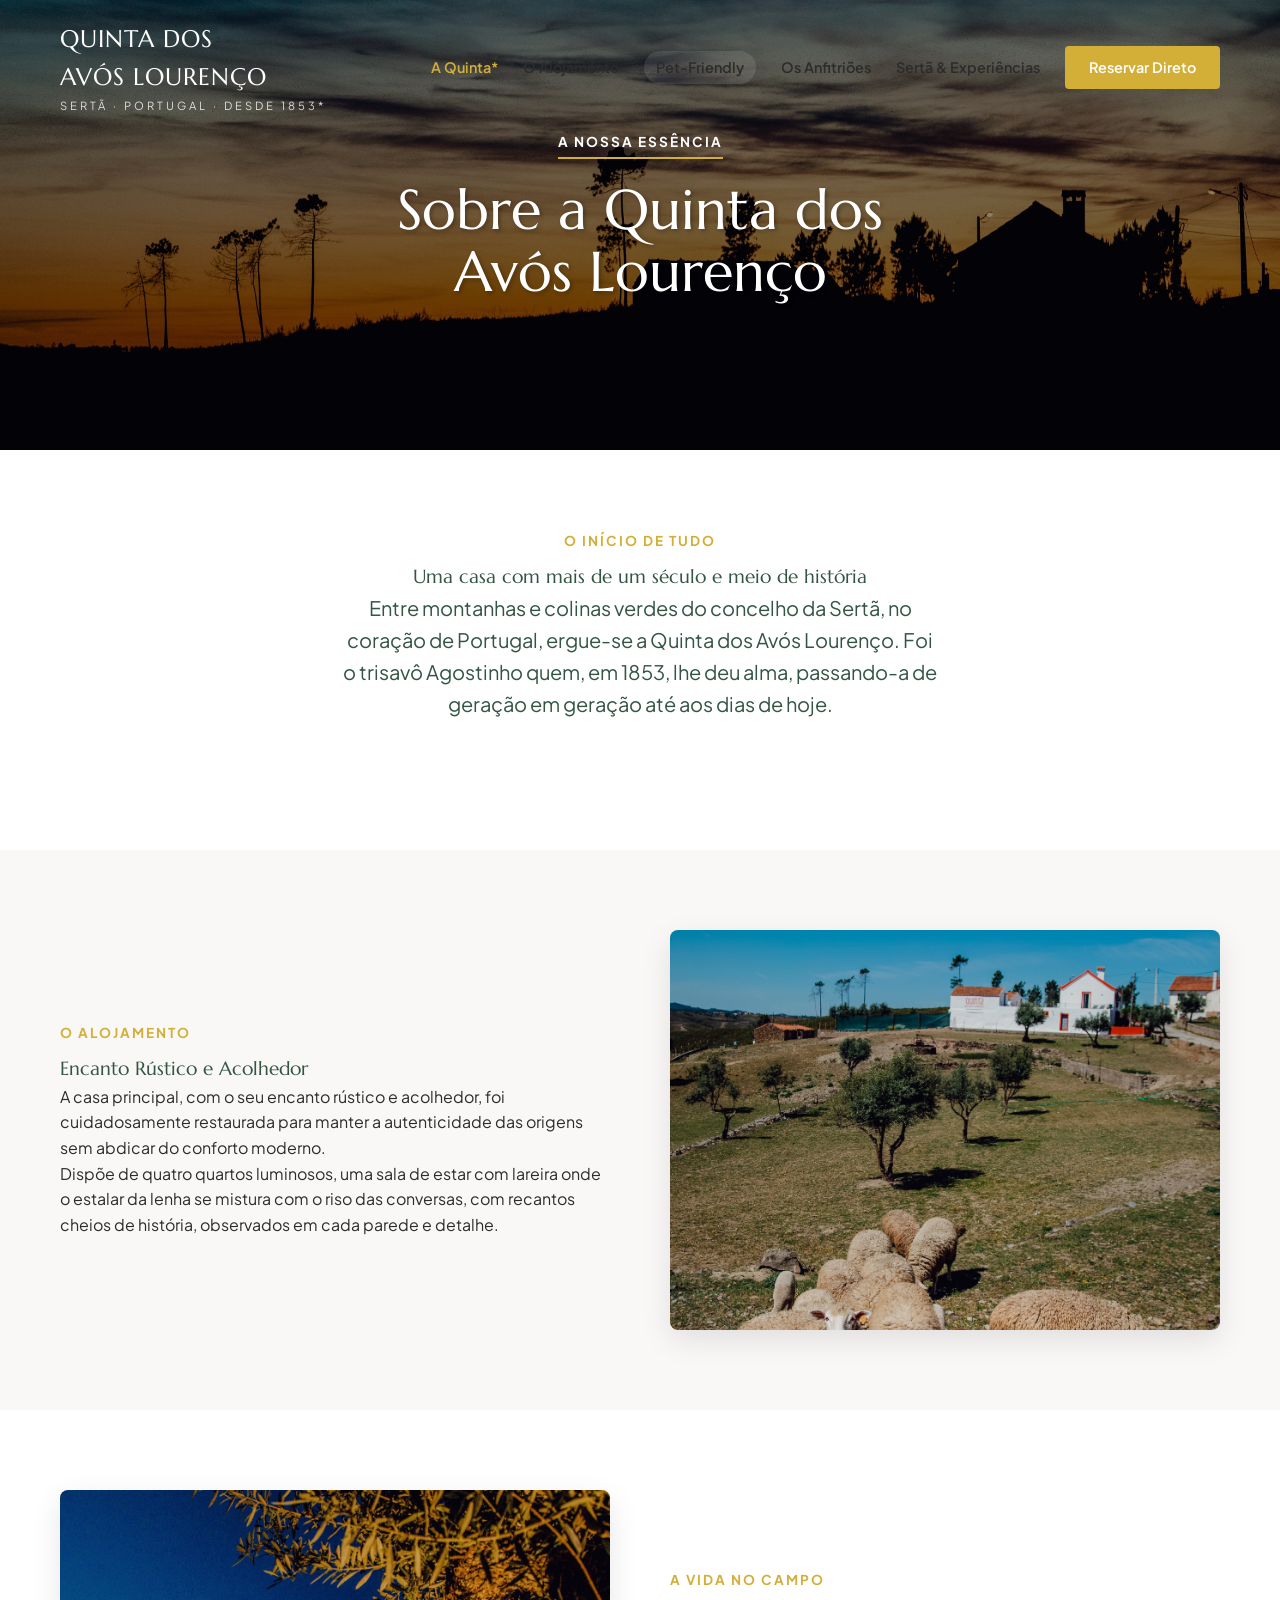
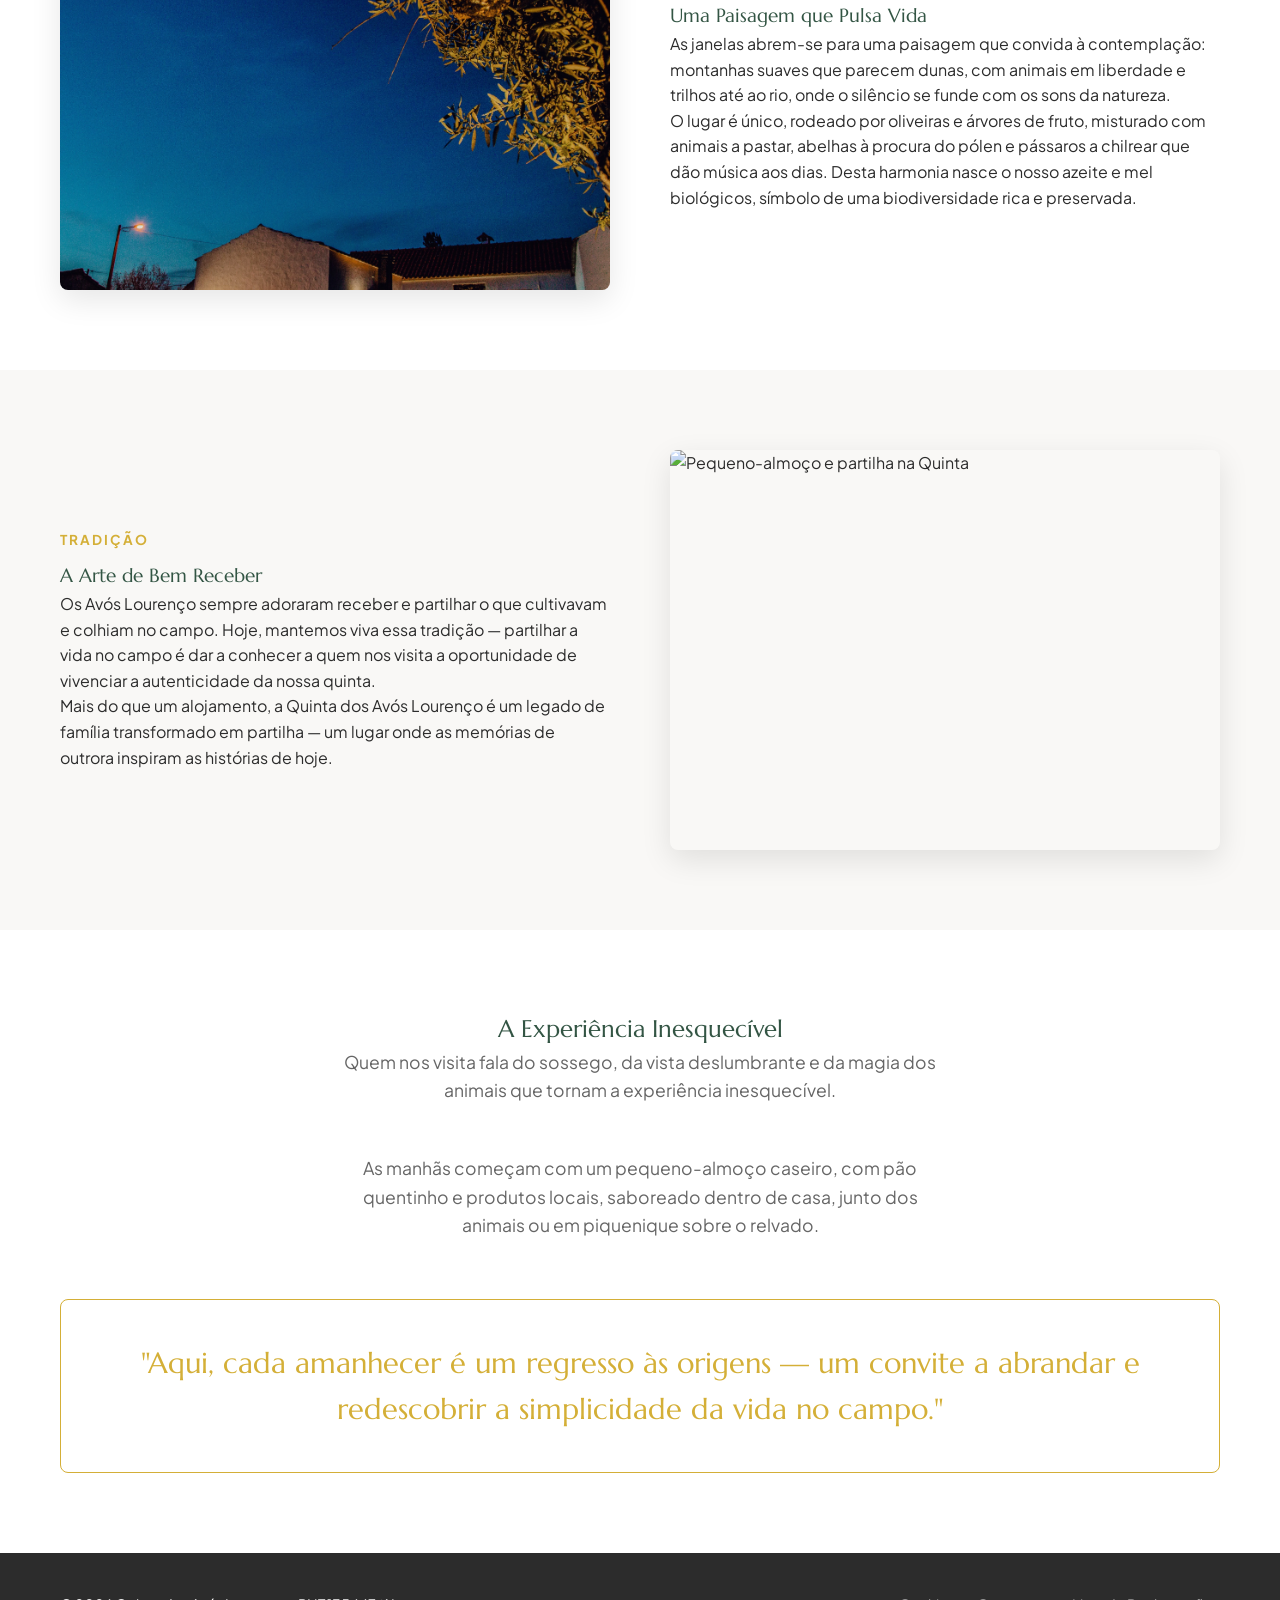
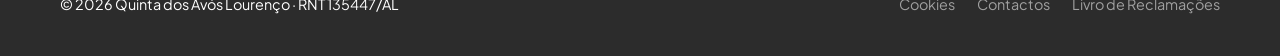
==== commit 893e63b1: "mudanças de novo" ====
--- a/Quinta/Quinta.html
+++ b/Quinta/Quinta.html
@@ -20,7 +20,7 @@
 <body>
 
     <!-- Header / Navegação (Fundo escuro para páginas internas) -->
-    <header class="navbar" style="position: relative;">
+    <header class="navbar">
         <div class="container nav-container">
             <a href="../index.html" class="brand-logo">
                 <span class="brand-title">QUINTA DOS <br> AVÓS LOURENÇO</span>
--- a/css/style.css
+++ b/css/style.css
@@ -1,297 +1,393 @@
-/* --- RESET & VARIAVEIS --- */
+/* ==========================================================================
+   VARIÁVEIS DE COR E TIPOGRAFIA
+   ========================================================================== */
 :root {
-  --color-primary: #2c3e2e;
+  --primary-color: #335544;
   /* Verde Oliveira Escuro */
-  --color-gold: #c29b38;
-  /* Dourado Nobre */
-  --color-dark: #1f2421;
-  /* Antracite / Texto principal */
-  --color-light: #f9f8f3;
-  /* Bege Areia Suave */
-  --color-white: #ffffff;
-  --font-heading: 'Marcellus', serif;
+  --accent-color: #D4AF37;
+  /* Dourado/Mostarda Rústico */
+  --text-dark: #2C2C2C;
+  --text-muted: #666666;
+  --bg-light: #F9F8F6;
+  /* Bege muito claro para fundo */
+  --white: #FFFFFF;
+
+  --font-head: 'Marcellus', serif;
   --font-body: 'Plus Jakarta Sans', sans-serif;
-}
-
+
+  --transition: all 0.3s ease;
+}
+
+/* ==========================================================================
+   RESETS BÁSICOS
+   ========================================================================== */
 * {
   margin: 0;
   padding: 0;
   box-sizing: border-box;
 }
 
+html {
+  scroll-behavior: smooth;
+}
+
 body {
   font-family: var(--font-body);
-  color: var(--color-dark);
-  background-color: #fff;
+  color: var(--text-dark);
+  background-color: var(--white);
   line-height: 1.6;
 }
 
+h1,
+h2,
+h3,
+h4 {
+  font-family: var(--font-head);
+  font-weight: normal;
+  color: var(--primary-color);
+}
+
+a {
+  text-decoration: none;
+  color: inherit;
+}
+
+ul {
+  list-style: none;
+}
+
+/* ==========================================================================
+   CLASSES UTILITÁRIAS (LAYOUT)
+   ========================================================================== */
 .container {
-  width: 90%;
   max-width: 1200px;
   margin: 0 auto;
-}
-
-/* --- NAVEGAÇÃO / HEADER --- */
-.navbar {
-  position: sticky;
-  top: 0;
-  background: rgba(255, 255, 255, 0.95);
-  backdrop-filter: blur(10px);
-  z-index: 1000;
-  border-bottom: 1px solid rgba(0, 0, 0, 0.05);
-  padding: 15px 0;
-}
-
-.nav-container {
-  display: flex;
-  justify-content: space-between;
-  align-items: center;
-}
-
-.brand-logo {
-  text-decoration: none;
-  display: flex;
-  flex-direction: column;
-}
-
-.brand-title {
-  font-family: var(--font-heading);
-  font-size: 1.2rem;
-  color: var(--color-primary);
-  letter-spacing: 1.5px;
-  font-weight: bold;
-}
-
-.brand-sub {
-  font-size: 0.65rem;
-  color: var(--color-gold);
-  letter-spacing: 2px;
-}
-
-.nav-menu {
-  display: flex;
-  align-items: center;
-  gap: 20px;
-}
-
-.nav-menu a {
-  text-decoration: none;
-  color: var(--color-dark);
-  font-size: 0.9rem;
-  font-weight: 500;
-  transition: color 0.3s;
-}
-
-.nav-menu a:hover {
-  color: var(--color-gold);
-}
-
-.badge-link {
-  background: #e8f0e9;
-  padding: 6px 12px;
-  border-radius: 20px;
-  color: var(--color-primary) !important;
-}
-
-/* --- HERO SECTION --- */
-.hero {
-  height: 80vh;
-  background-size: cover;
-  background-position: center;
-  display: flex;
-  align-items: center;
-  justify-content: center;
-  text-align: center;
-  color: var(--color-white);
   padding: 0 20px;
 }
 
-.hero-content {
-  max-width: 800px;
-}
-
-.hero-tag {
-  font-size: 0.85rem;
-  letter-spacing: 3px;
-  text-transform: uppercase;
-  color: var(--color-gold);
-  margin-bottom: 10px;
-  display: block;
-}
-
-.hero h1 {
-  font-family: var(--font-heading);
-  font-size: 3rem;
-  line-height: 1.2;
-  margin-bottom: 20px;
-}
-
-.hero p {
-  font-size: 1.15rem;
-  margin-bottom: 30px;
-  opacity: 0.9;
-}
-
-.hero-buttons {
-  display: flex;
-  gap: 15px;
-  justify-content: center;
-}
-
-/* --- BOTÕES --- */
-.btn-primary,
-.btn-gold {
-  background-color: var(--color-gold);
-  color: var(--color-white) !important;
-  padding: 12px 24px;
-  border-radius: 4px;
-  text-decoration: none;
-  font-weight: 600;
-  display: inline-block;
-  border: none;
-  cursor: pointer;
-  transition: background 0.3s;
-}
-
-.btn-gold:hover,
-.btn-primary:hover {
-  background-color: #a3812b;
-}
-
-.btn-outline {
-  border: 1px solid var(--color-white);
-  color: var(--color-white);
-  padding: 12px 24px;
-  border-radius: 4px;
-  text-decoration: none;
-  font-weight: 600;
-}
-
-/* --- STICKY BOOKING BAR --- */
-.booking-bar {
-  background: var(--color-primary);
-  padding: 20px;
-  color: white;
-  box-shadow: 0 10px 25px rgba(0, 0, 0, 0.15);
-}
-
-.booking-form {
-  max-width: 1100px;
-  margin: 0 auto;
-  display: grid;
-  grid-template-columns: repeat(auto-fit, minmax(180px, 1fr));
-  gap: 15px;
-  align-items: end;
-}
-
-.form-group {
-  display: flex;
-  flex-direction: column;
-  gap: 5px;
-}
-
-.form-group label {
-  font-size: 0.7rem;
-  letter-spacing: 1px;
-  color: var(--color-gold);
-}
-
-.form-group input,
-.form-group select {
-  padding: 10px;
-  border-radius: 4px;
-  border: none;
-  font-family: var(--font-body);
-}
-
-.btn-search {
-  background: var(--color-gold);
-  color: white;
-  border: none;
-  padding: 12px;
-  font-weight: bold;
-  border-radius: 4px;
-  cursor: pointer;
-}
-
-/* --- PROVA SOCIAL / RATINGS --- */
-.ratings-strip {
-  background: var(--color-light);
-  padding: 20px 0;
-  border-bottom: 1px solid #eae7dc;
-}
-
-.ratings-container {
-  display: flex;
-  justify-content: space-around;
-  align-items: center;
-  flex-wrap: wrap;
-  gap: 15px;
-}
-
-.rating-item {
-  text-align: center;
-}
-
-.rating-score {
-  font-family: var(--font-heading);
-  font-size: 1.4rem;
-  font-weight: bold;
-  color: var(--color-primary);
-  display: block;
-}
-
-.rating-label {
-  font-size: 0.8rem;
-  color: #666;
-}
-
-.rating-divider {
-  width: 1px;
-  height: 30px;
-  background: #ddd;
-}
-
-/* --- SECCÕES E GRIDS --- */
 .section-padding {
   padding: 80px 0;
 }
 
+.text-center {
+  text-align: center;
+}
+
 .bg-light {
-  background-color: var(--color-light);
+  background-color: var(--bg-light);
 }
 
 .grid-2 {
   display: grid;
   grid-template-columns: 1fr 1fr;
-  gap: 50px;
+  gap: 60px;
   align-items: center;
 }
 
 .grid-3 {
   display: grid;
-  grid-template-columns: repeat(auto-fit, minmax(280px, 1fr));
-  gap: 30px;
-  margin-top: 40px;
+  grid-template-columns: repeat(auto-fit, minmax(300px, 1fr));
+  gap: 40px;
 }
 
 .sub-title {
+  display: block;
+  font-size: 0.85rem;
+  font-weight: 700;
+  letter-spacing: 2px;
+  color: var(--accent-color);
+  text-transform: uppercase;
+  margin-bottom: 10px;
+}
+
+/* ==========================================================================
+   CABEÇALHO TRANSPARENTE E FLUTUANTE
+   ========================================================================== */
+.navbar {
+  position: absolute;
+  /* O segredo está aqui: faz o menu flutuar sobre a foto */
+  top: 0;
+  left: 0;
+  width: 100%;
+  padding: 20px 0;
+  z-index: 1000;
+  background-color: transparent;
+}
+
+/* ==========================================================================
+   IMAGEM DE TOPO DAS PÁGINAS INTERNAS
+   ========================================================================== */
+.hero-internal {
+  position: relative;
+  height: 65vh;
+  /* Aumentado ligeiramente para dar mais espaço à fotografia */
+  background-size: cover;
+  background-position: center center;
+  /* Centra a foto na vertical e horizontal, descendo o topo */
+  display: flex;
+  align-items: center;
+  justify-content: center;
+  text-align: center;
+  padding-top: 130px;
+  /* O SEGREDO: Empurra o texto bem para baixo, afastando-o do menu */
+  margin-top: 0;
+}
+
+.nav-container {
+  display: flex;
+  justify-content: space-between;
+  align-items: center;
+}
+
+.brand-logo {
+  display: flex;
+  flex-direction: column;
+  color: var(--white);
+}
+
+.brand-title {
+  font-family: var(--font-head);
+  font-size: 1.5rem;
+  letter-spacing: 1px;
+}
+
+.brand-sub {
+  font-size: 0.7rem;
+  letter-spacing: 3px;
+  opacity: 0.8;
+}
+
+.nav-menu {
+  display: flex;
+  align-items: center;
+  gap: 25px;
+  font-size: 0.9rem;
+  font-weight: 600;
+}
+
+.nav-menu a {
+  white-space: nowrap;
+}
+
+.nav-menu a:not(.btn-primary):not(.badge-link):hover {
+  color: var(--accent-color);
+  transition: var(--transition);
+}
+
+.badge-link {
+  background-color: rgba(255, 255, 255, 0.1);
+  padding: 5px 12px;
+  border-radius: 20px;
+  /* border: 1px solid rgba(255, 255, 255, 0.3); */
+}
+
+.badge-link:hover {
+  background-color: var(--accent-color);
+  border-color: var(--accent-color);
+  color: var(--white);
+  transition: var(--transition);
+}
+
+.btn-primary {
+  background-color: var(--accent-color);
+  color: var(--white);
+  padding: 10px 24px;
+  border-radius: 4px;
+  transition: var(--transition);
+}
+
+.btn-primary:hover {
+  background-color: #b8962e;
+}
+
+/* ==========================================================================
+   SECÇÃO HERO
+   ========================================================================== */
+.hero {
+  height: 90vh;
+  background-size: cover;
+  background-position: center;
+  display: flex;
+  align-items: center;
+  justify-content: center;
+  text-align: center;
+  color: var(--white);
+  padding-top: 80px;
+  /* Compensa a navbar */
+}
+
+.hero-content {
+  max-width: 800px;
+  padding: 0 20px;
+}
+
+.hero-tag {
+  display: inline-block;
+  font-size: 0.85rem;
+  font-weight: 700;
+  letter-spacing: 2px;
+  text-transform: uppercase;
+  margin-bottom: 20px;
+  border-bottom: 2px solid var(--accent-color);
+  padding-bottom: 5px;
+}
+
+.hero h1 {
+  font-size: 4rem;
+  color: var(--white);
+  line-height: 1.1;
+  margin-bottom: 20px;
+  text-shadow: 2px 2px 4px rgba(0, 0, 0, 0.3);
+}
+
+.hero p {
+  font-size: 1.2rem;
+  margin-bottom: 40px;
+  opacity: 0.9;
+}
+
+.hero-buttons {
+  display: flex;
+  justify-content: center;
+  gap: 20px;
+}
+
+.btn-gold {
+  background-color: var(--accent-color);
+  color: var(--white);
+  padding: 15px 30px;
+  font-weight: 600;
+  border-radius: 4px;
+  transition: var(--transition);
+}
+
+.btn-gold:hover {
+  background-color: #b8962e;
+}
+
+.btn-outline {
+  border: 2px solid var(--white);
+  color: var(--white);
+  padding: 13px 30px;
+  font-weight: 600;
+  border-radius: 4px;
+  transition: var(--transition);
+}
+
+.btn-outline:hover {
+  background-color: var(--white);
+  color: var(--primary-color);
+}
+
+/* ==========================================================================
+   BARRA DE RESERVAS (BOOKING BAR)
+   ========================================================================== */
+.booking-bar {
+  background-color: var(--white);
+  max-width: 1000px;
+  margin: -50px auto 0;
+  position: relative;
+  z-index: 10;
+  border-radius: 8px;
+  box-shadow: 0 10px 30px rgba(0, 0, 0, 0.08);
+  padding: 20px;
+}
+
+.booking-form {
+  display: flex;
+  justify-content: space-between;
+  align-items: flex-end;
+  gap: 15px;
+}
+
+.form-group {
+  display: flex;
+  flex-direction: column;
+  flex: 1;
+}
+
+.form-group label {
   font-size: 0.75rem;
-  letter-spacing: 2px;
-  color: var(--color-gold);
-  text-transform: uppercase;
   font-weight: 700;
-}
-
-h2 {
-  font-family: var(--font-heading);
-  font-size: 2.2rem;
-  color: var(--color-primary);
-  margin-bottom: 15px;
-}
-
-/* --- PET FRIENDLY --- */
+  color: var(--text-muted);
+  margin-bottom: 8px;
+  letter-spacing: 1px;
+}
+
+.form-group input,
+.form-group select {
+  padding: 12px;
+  border: 1px solid #E0E0E0;
+  border-radius: 4px;
+  font-family: var(--font-body);
+  font-size: 1rem;
+  color: var(--text-dark);
+  background-color: var(--bg-light);
+}
+
+.btn-search {
+  background-color: var(--primary-color);
+  color: var(--white);
+  border: none;
+  padding: 14px 30px;
+  font-size: 1rem;
+  font-weight: 600;
+  font-family: var(--font-body);
+  border-radius: 4px;
+  cursor: pointer;
+  height: 47px;
+  transition: var(--transition);
+}
+
+.btn-search:hover {
+  background-color: #2c381e;
+}
+
+/* ==========================================================================
+   PROVA SOCIAL (RATINGS STRIP)
+   ========================================================================== */
+.ratings-strip {
+  background-color: var(--primary-color);
+  color: var(--white);
+  padding: 30px 0;
+  margin-top: 60px;
+}
+
+.ratings-container {
+  display: flex;
+  justify-content: space-around;
+  align-items: center;
+}
+
+.rating-item {
+  display: flex;
+  flex-direction: column;
+  align-items: center;
+  text-align: center;
+}
+
+.rating-score {
+  font-family: var(--font-head);
+  font-size: 1.8rem;
+  color: var(--accent-color);
+  margin-bottom: 5px;
+}
+
+.rating-label {
+  font-size: 0.9rem;
+  font-weight: 300;
+  opacity: 0.9;
+}
+
+.rating-divider {
+  width: 1px;
+  height: 40px;
+  background-color: rgba(255, 255, 255, 0.2);
+}
+
+/* ==========================================================================
+   SECÇÃO PET-FRIENDLY
+   ========================================================================== */
 .pet-image {
   position: relative;
 }
@@ -299,115 +395,254 @@
 .pet-image img {
   width: 100%;
   border-radius: 8px;
-  object-fit: cover;
+  box-shadow: 0 10px 30px rgba(0, 0, 0, 0.1);
+  display: block;
 }
 
 .pet-badge {
   position: absolute;
-  bottom: 20px;
-  left: 20px;
-  background: var(--color-primary);
-  color: white;
-  padding: 8px 16px;
+  bottom: -20px;
+  right: -20px;
+  background-color: var(--primary-color);
+  color: var(--white);
+  padding: 15px 25px;
+  border-radius: 4px;
+  font-weight: 600;
+  box-shadow: 0 5px 15px rgba(0, 0, 0, 0.2);
+}
+
+.pet-text h2 {
+  font-size: 2.5rem;
+  margin-bottom: 20px;
+}
+
+.pet-text p {
+  font-size: 1.1rem;
+  color: var(--text-muted);
+  margin-bottom: 30px;
+}
+
+.pet-features li {
+  margin-bottom: 15px;
+  font-size: 1.05rem;
+  display: flex;
+  align-items: flex-start;
+  gap: 10px;
+}
+
+/* ==========================================================================
+   OS ANFITRIÕES (ANIMAIS)
+   ========================================================================== */
+.section-desc {
+  max-width: 600px;
+  margin: 0 auto 50px;
+  color: var(--text-muted);
+  font-size: 1.1rem;
+}
+
+.animal-card {
+  background-color: var(--white);
+  padding: 40px 30px;
+  border-radius: 8px;
+  box-shadow: 0 5px 20px rgba(0, 0, 0, 0.05);
+  transition: var(--transition);
+}
+
+.animal-card:hover {
+  transform: translateY(-10px);
+  box-shadow: 0 15px 30px rgba(0, 0, 0, 0.1);
+}
+
+.animal-avatar {
+  font-size: 4rem;
+  margin-bottom: 20px;
+}
+
+.animal-card h3 {
+  font-size: 1.8rem;
+  margin-bottom: 5px;
+}
+
+.animal-role {
+  color: var(--accent-color);
+  font-weight: 700;
   font-size: 0.85rem;
-  border-radius: 4px;
-}
-
-.pet-features {
-  list-style: none;
-  margin-top: 20px;
-}
-
-.pet-features li {
-  margin-bottom: 10px;
-  font-size: 0.95rem;
-}
-
-/* --- CARDS DE ANIMAIS --- */
-.animal-card {
-  background: white;
+  text-transform: uppercase;
+  margin-bottom: 15px;
+}
+
+.animal-card p:not(.animal-role) {
+  color: var(--text-muted);
+}
+
+/* ==========================================================================
+   GUIA LOCAL SERTÃ
+   ========================================================================== */
+.guide-card {
+  background-color: var(--bg-light);
   padding: 30px;
   border-radius: 8px;
-  box-shadow: 0 4px 15px rgba(0, 0, 0, 0.05);
-  text-align: center;
-}
-
-.animal-avatar {
-  font-size: 3rem;
-  margin-bottom: 10px;
-}
-
-.animal-role {
-  color: var(--color-gold);
-  font-size: 0.85rem;
-  font-weight: 600;
-  margin-bottom: 10px;
-}
-
-/* --- GUIA LOCAL --- */
-.guide-card {
-  background: var(--color-light);
-  padding: 25px;
-  border-radius: 6px;
-  border-left: 4px solid var(--color-gold);
+  border-top: 3px solid transparent;
+  transition: var(--transition);
+}
+
+.guide-card:hover {
+  border-top: 3px solid var(--accent-color);
+  background-color: var(--white);
+  box-shadow: 0 10px 20px rgba(0, 0, 0, 0.05);
 }
 
 .guide-card h3 {
-  font-size: 1.1rem;
-  margin-bottom: 10px;
-  color: var(--color-primary);
-}
-
-/* --- WHATSAPP FLUTUANTE --- */
+  font-size: 1.3rem;
+  margin-bottom: 15px;
+}
+
+.guide-card p {
+  color: var(--text-muted);
+  font-size: 0.95rem;
+}
+
+/* ==========================================================================
+   WIDGET WHATSAPP
+   ========================================================================== */
 .whatsapp-btn {
   position: fixed;
-  bottom: 25px;
-  right: 25px;
-  background: #25d366;
-  color: white;
+  bottom: 30px;
+  right: 30px;
+  background-color: #25D366;
+  color: var(--white);
   padding: 12px 20px;
-  border-radius: 30px;
-  text-decoration: none;
-  font-weight: bold;
-  box-shadow: 0 4px 12px rgba(0, 0, 0, 0.2);
+  border-radius: 50px;
+  font-weight: 600;
+  box-shadow: 0 4px 10px rgba(0, 0, 0, 0.2);
   z-index: 999;
-}
-
-/* --- FOOTER --- */
+  transition: var(--transition);
+}
+
+.whatsapp-btn:hover {
+  transform: scale(1.05);
+  background-color: #1EBE56;
+}
+
+/* ==========================================================================
+   RODAPÉ (FOOTER)
+   ========================================================================== */
 .footer {
-  background: var(--color-dark);
-  color: #aaa;
-  padding: 30px 0;
-  font-size: 0.85rem;
+  background-color: var(--text-dark);
+  color: var(--white);
+  padding: 40px 0;
+  font-size: 0.9rem;
 }
 
 .footer-container {
   display: flex;
   justify-content: space-between;
   align-items: center;
-  flex-wrap: wrap;
-  gap: 15px;
 }
 
 .footer-links a {
-  color: #aaa;
-  text-decoration: none;
-  margin-left: 15px;
-}
-
-/* --- RESPONSIVIDADE --- */
-@media (max-width: 768px) {
+  margin-left: 20px;
+  color: #A0A0A0;
+  transition: var(--transition);
+}
+
+.footer-links a:hover {
+  color: var(--white);
+}
+
+/* ==========================================================================
+   RESPONSIVIDADE (MOBILE & TABLET)
+   ========================================================================== */
+@media (max-width: 992px) {
+  .hero h1 {
+    font-size: 3rem;
+  }
+
   .grid-2 {
     grid-template-columns: 1fr;
-  }
-
-  .hero h1 {
-    font-size: 2rem;
+    gap: 40px;
+  }
+
+  .pet-badge {
+    right: 20px;
+    bottom: 20px;
+  }
+
+  .ratings-container {
+    flex-direction: column;
+    gap: 30px;
+  }
+
+  .rating-divider {
+    display: none;
+  }
+
+  .booking-bar {
+    margin: 20px 20px 0;
+    width: auto;
+  }
+}
+
+@media (max-width: 768px) {
+  .nav-container {
+    flex-direction: column;
+    gap: 15px;
   }
 
   .nav-menu {
-    display: none;
-  }
-
-  /* Podes adicionar menu mobile hamburguer */
+    flex-wrap: wrap;
+    justify-content: center;
+  }
+
+  .booking-form {
+    flex-direction: column;
+    align-items: stretch;
+  }
+
+  .btn-search {
+    height: auto;
+    padding: 15px;
+  }
+
+  .footer-container {
+    flex-direction: column;
+    gap: 20px;
+    text-align: center;
+  }
+
+  .footer-links a {
+    margin: 0 10px;
+  }
+}
+
+/* ==========================================================================
+   CORREÇÃO DE PROPORÇÕES DE IMAGENS (Evitar distorção)
+   ========================================================================== */
+.feature-image {
+  width: 100%;
+  height: 400px;
+  /* Define uma altura fixa e elegante para as imagens de lado a lado */
+  overflow: hidden;
+  border-radius: 8px;
+  box-shadow: 0 10px 30px rgba(0, 0, 0, 0.1);
+}
+
+.feature-image img,
+.pet-image img {
+  width: 100%;
+  height: 100%;
+  object-fit: cover;
+  /* Esta é a regra mágica: corta a imagem para preencher sem distorcer */
+  object-position: center;
+  /* Mantém o foco no centro da foto */
+  display: block;
+}
+
+/* Ajuste específico para a imagem do cabeçalho nas páginas internas */
+.hero-internal {
+  height: 50vh;
+  display: flex;
+  align-items: center;
+  justify-content: center;
+  text-align: center;
 }
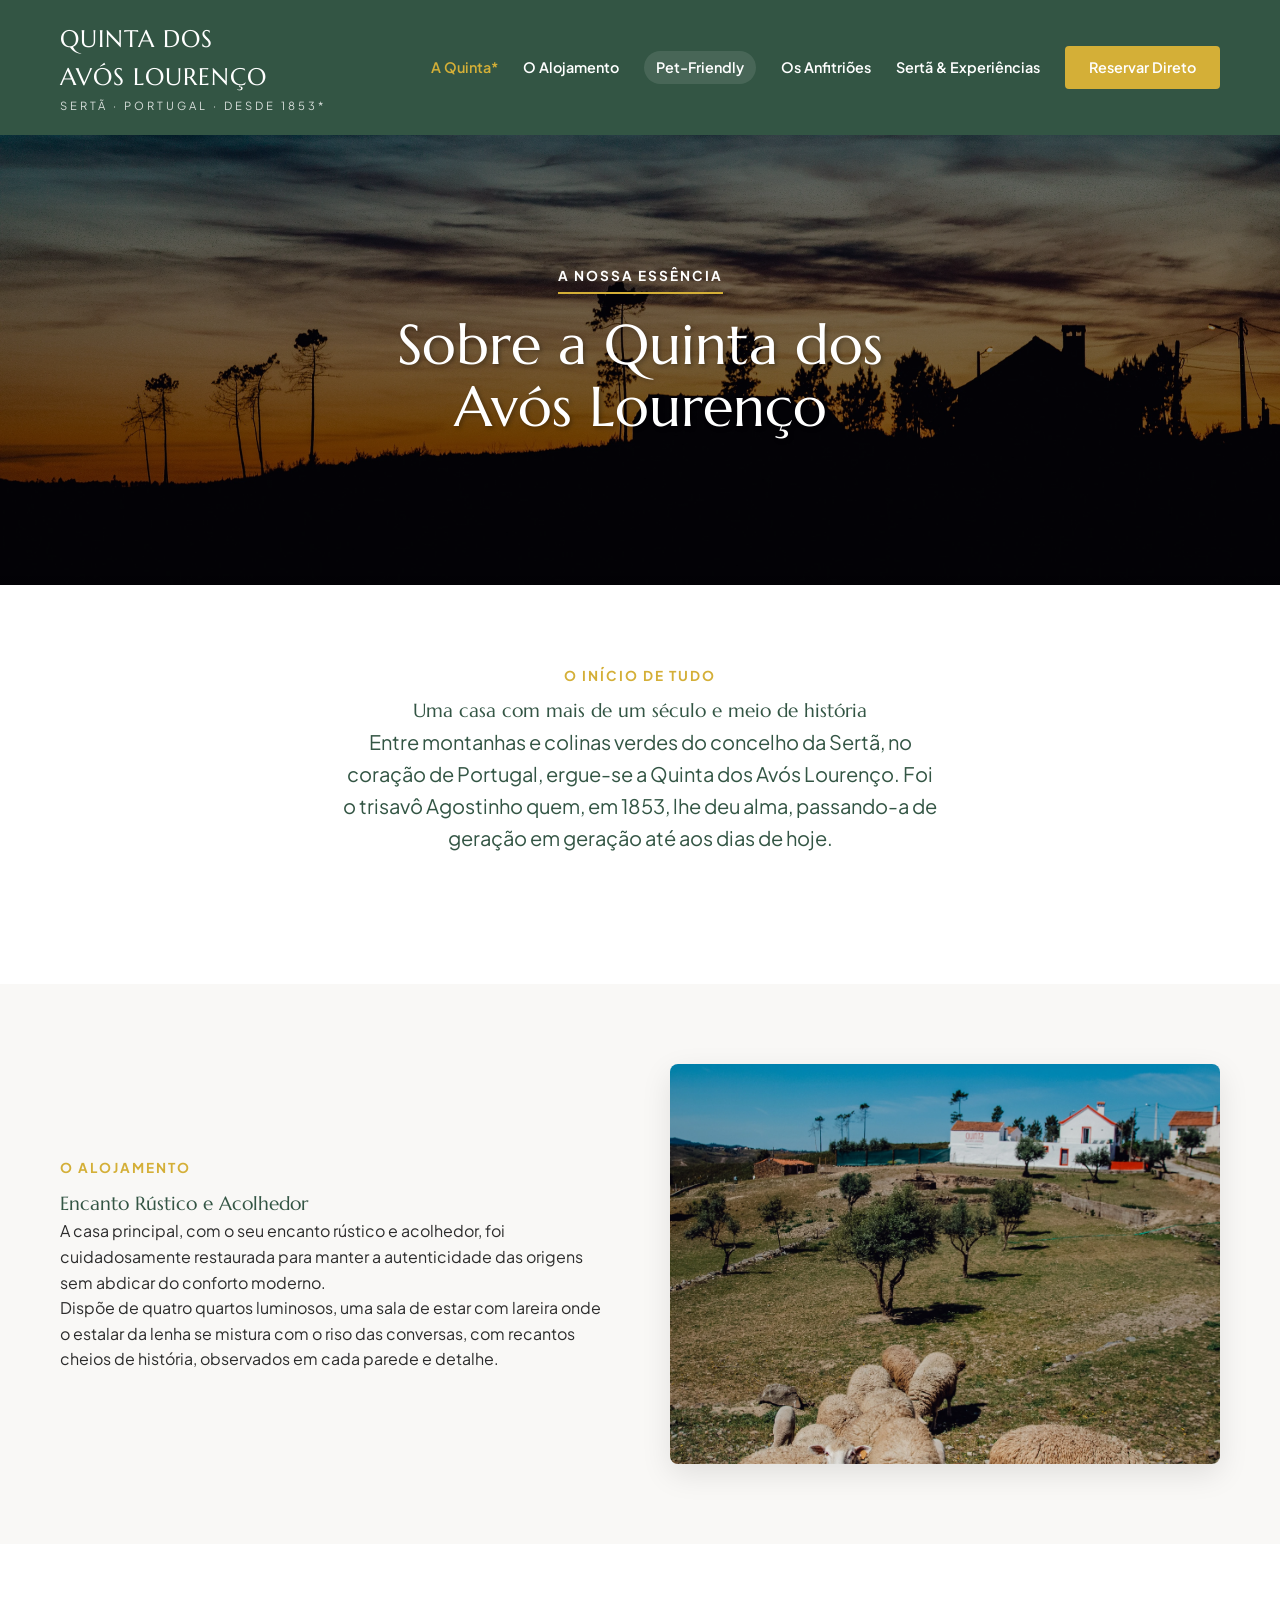
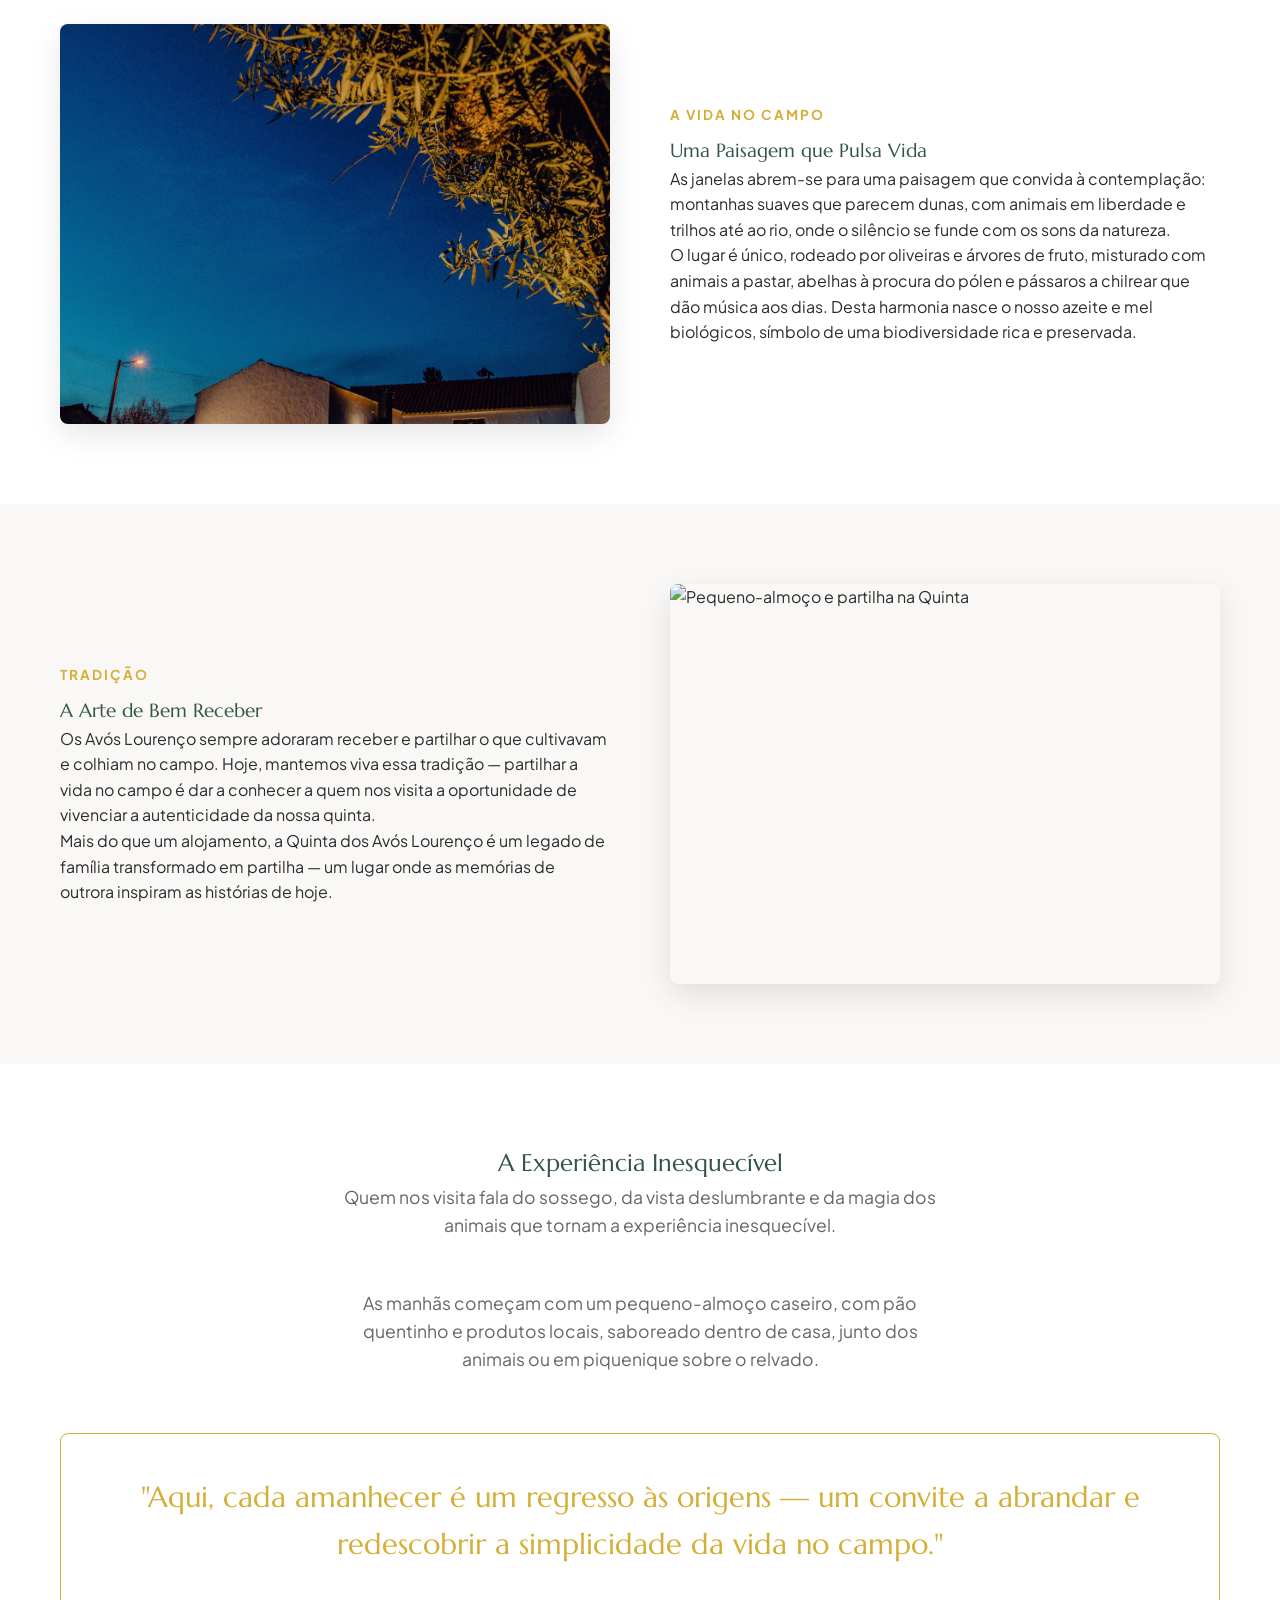
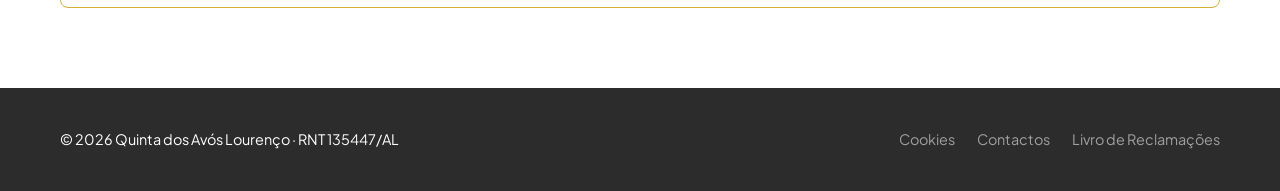
==== commit 06d542ef: "voltar atrás" ====
--- a/Quinta/Quinta.html
+++ b/Quinta/Quinta.html
@@ -20,7 +20,7 @@
 <body>
 
     <!-- Header / Navegação (Fundo escuro para páginas internas) -->
-    <header class="navbar">
+    <header class="navbar" style="background: rgba(51, 85, 68, 1.0); position: relative;">
         <div class="container nav-container">
             <a href="../index.html" class="brand-logo">
                 <span class="brand-title">QUINTA DOS <br> AVÓS LOURENÇO</span>
--- a/css/style.css
+++ b/css/style.css
@@ -101,36 +101,18 @@
 }
 
 /* ==========================================================================
-   CABEÇALHO TRANSPARENTE E FLUTUANTE
+   CABEÇALHO (NAVBAR)
    ========================================================================== */
 .navbar {
   position: absolute;
-  /* O segredo está aqui: faz o menu flutuar sobre a foto */
+  /* Para ficar por cima do Hero */
   top: 0;
   left: 0;
   width: 100%;
   padding: 20px 0;
-  z-index: 1000;
-  background-color: transparent;
-}
-
-/* ==========================================================================
-   IMAGEM DE TOPO DAS PÁGINAS INTERNAS
-   ========================================================================== */
-.hero-internal {
-  position: relative;
-  height: 65vh;
-  /* Aumentado ligeiramente para dar mais espaço à fotografia */
-  background-size: cover;
-  background-position: center center;
-  /* Centra a foto na vertical e horizontal, descendo o topo */
-  display: flex;
-  align-items: center;
-  justify-content: center;
-  text-align: center;
-  padding-top: 130px;
-  /* O SEGREDO: Empurra o texto bem para baixo, afastando-o do menu */
-  margin-top: 0;
+  z-index: 100;
+  background: linear-gradient(to bottom, rgba(0, 0, 0, 0.6) 0%, rgba(0, 0, 0, 0) 100%);
+  color: var(--white);
 }
 
 .nav-container {
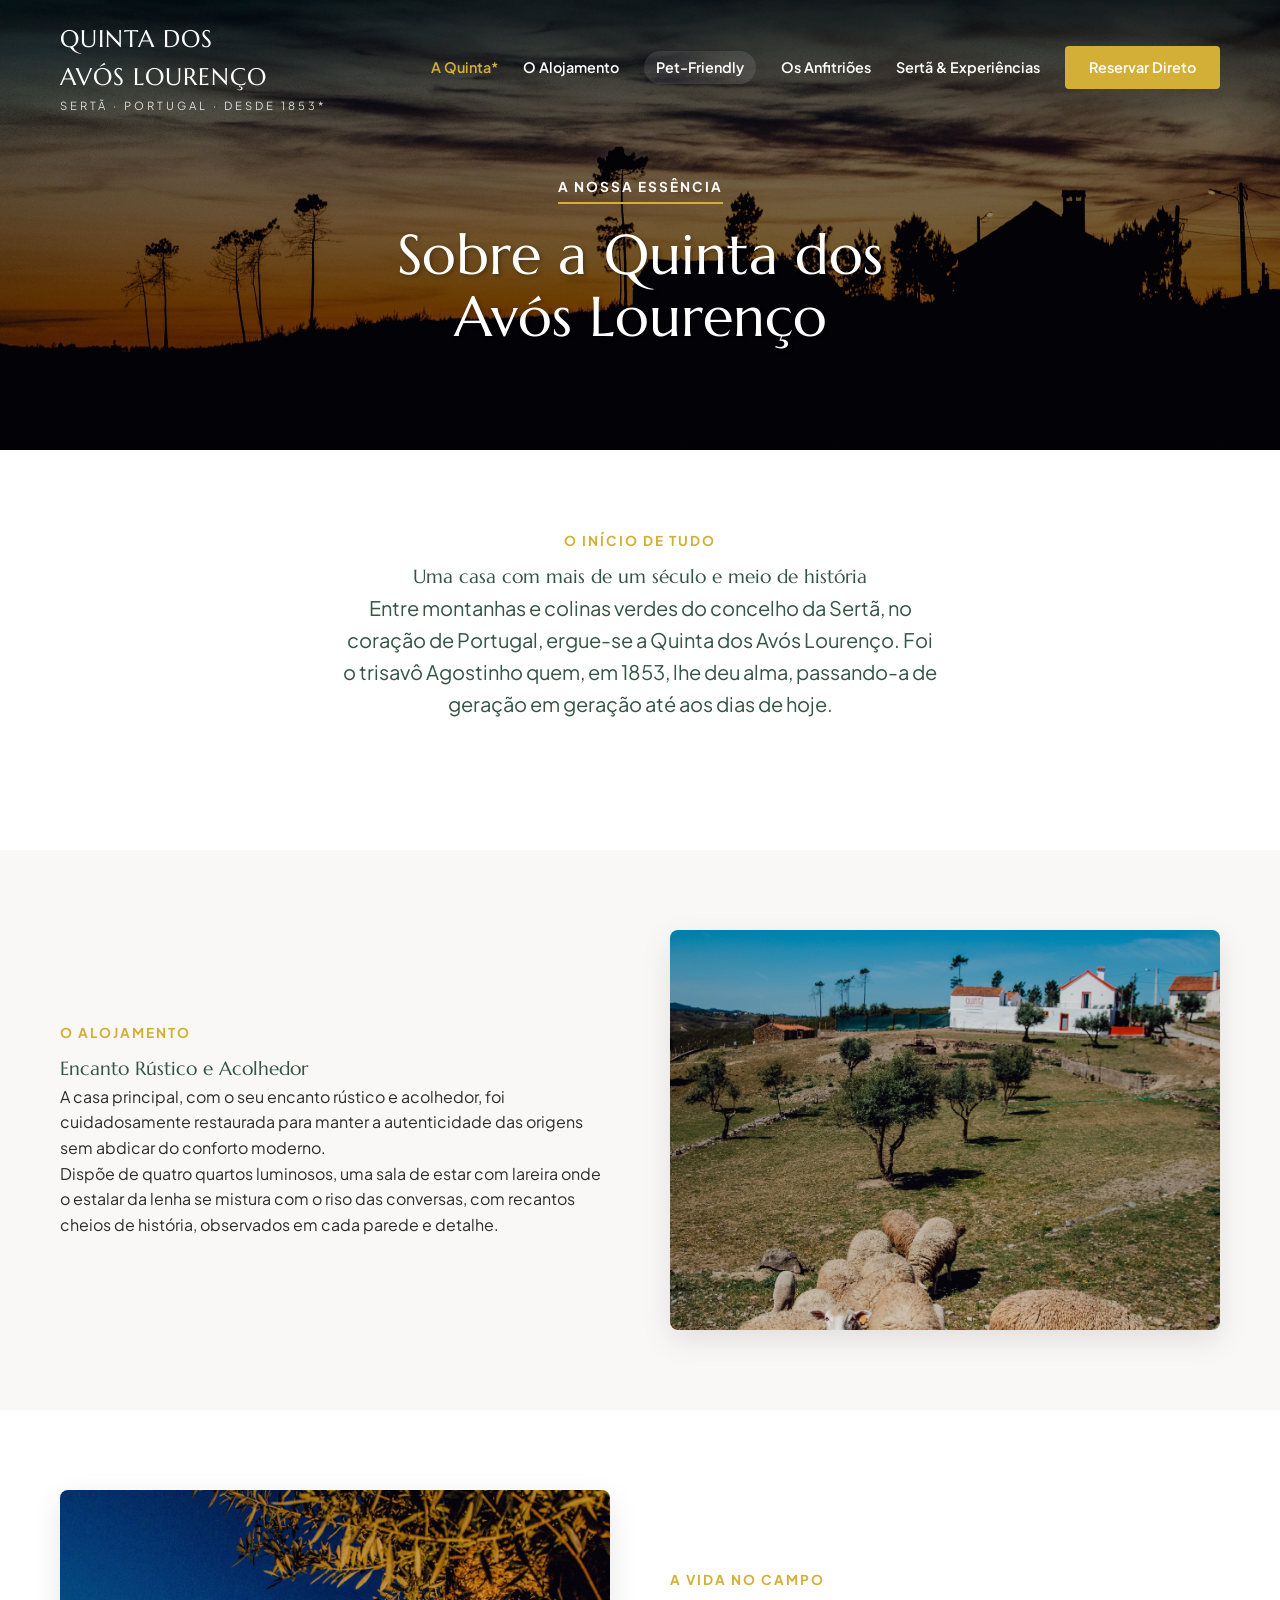
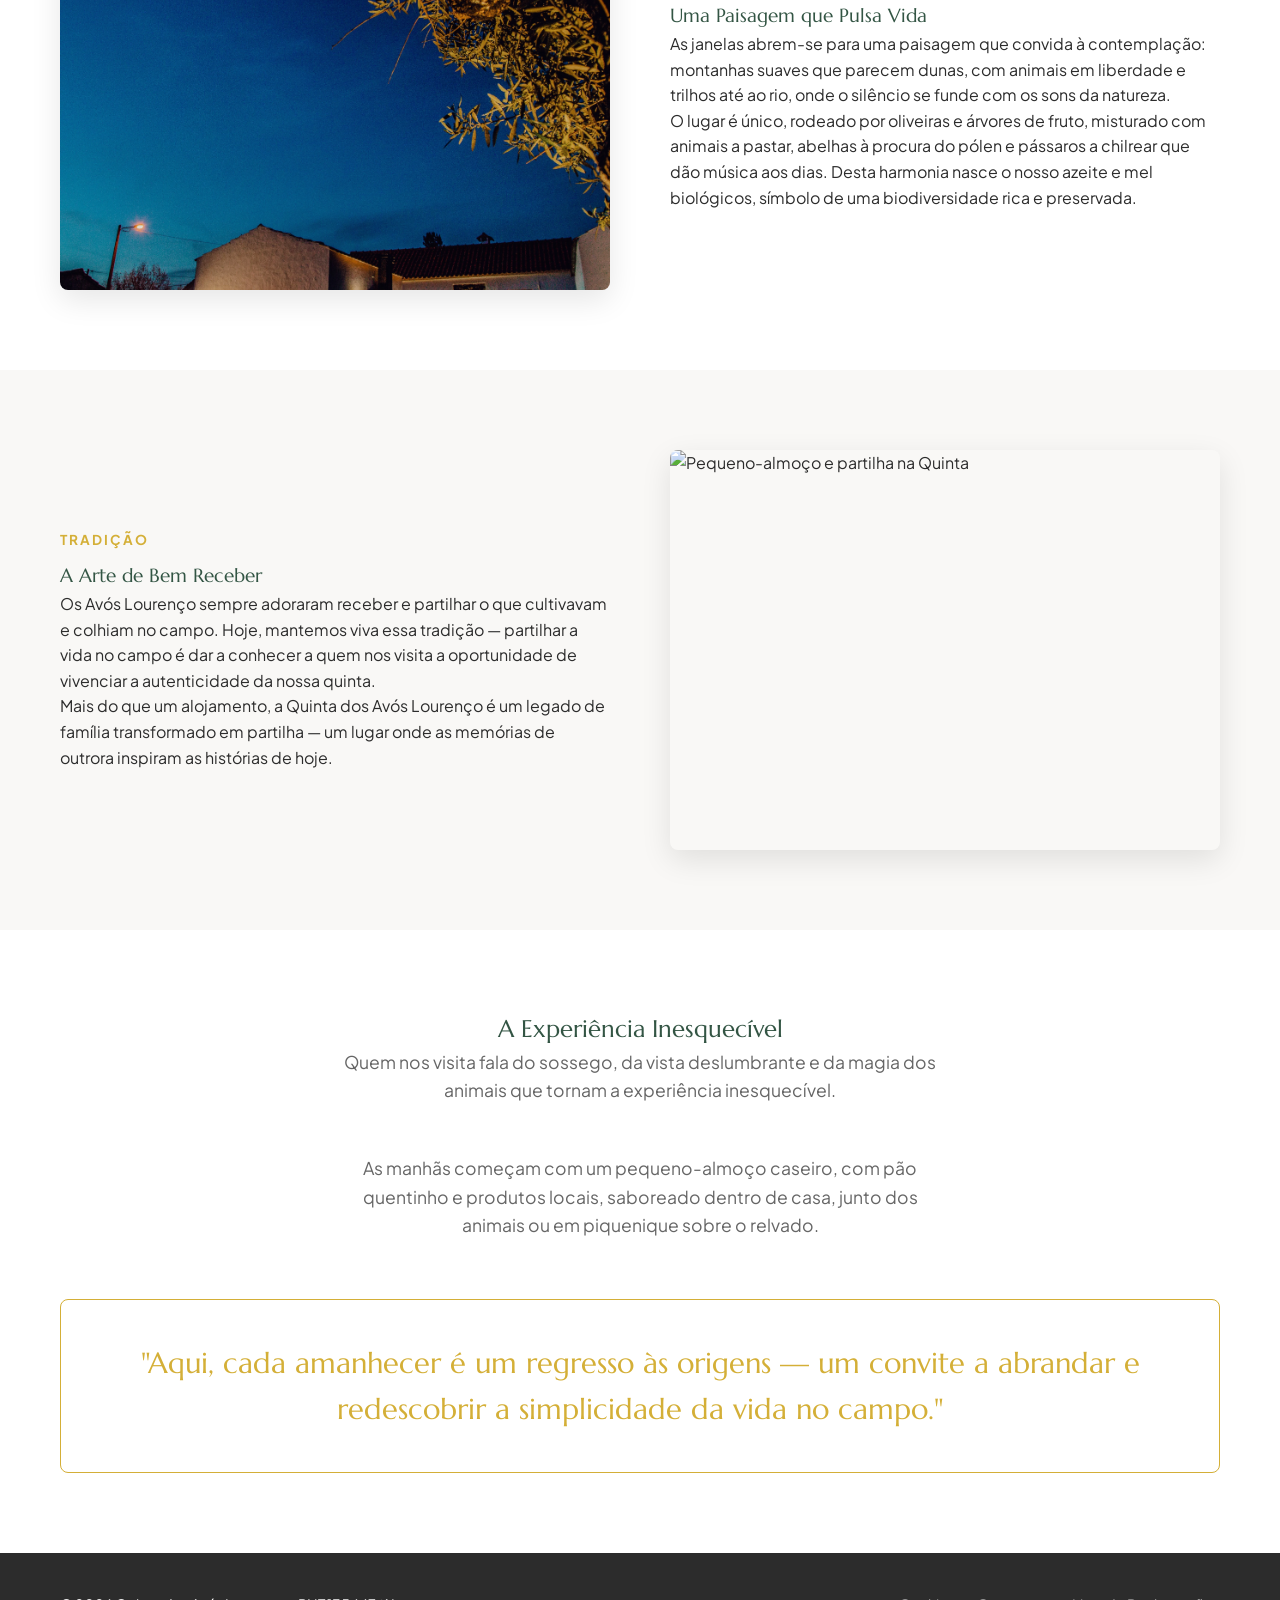
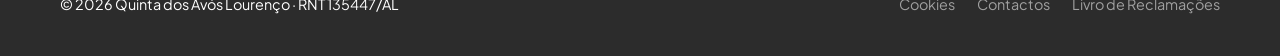
==== commit 4aa4a7bd: "mudanças e vou dormir" ====
--- a/Quinta/Quinta.html
+++ b/Quinta/Quinta.html
@@ -20,7 +20,7 @@
 <body>
 
     <!-- Header / Navegação (Fundo escuro para páginas internas) -->
-    <header class="navbar" style="background: rgba(51, 85, 68, 1.0); position: relative;">
+    <header class="navbar" >
         <div class="container nav-container">
             <a href="../index.html" class="brand-logo">
                 <span class="brand-title">QUINTA DOS <br> AVÓS LOURENÇO</span>
@@ -40,7 +40,7 @@
 
     <!-- Hero Section -->
     <section class="hero hero-internal"
-        style="background-image: linear-gradient(rgba(0,0,0,0.4), rgba(0,0,0,0.5)), url('../images/galeria3.webp'); height: 50vh; padding-top: 0;">
+        style="background-image: linear-gradient(rgba(0,0,0,0.4), rgba(0,0,0,0.5)), url('../images/galeria3.webp'); height: 50vh; padding-top: 10vh;">
         <div class="hero-content">
             <span class="hero-tag">A Nossa Essência</span>
             <h1 style="font-size: 3.5rem;">Sobre a Quinta dos<br>Avós Lourenço</h1>
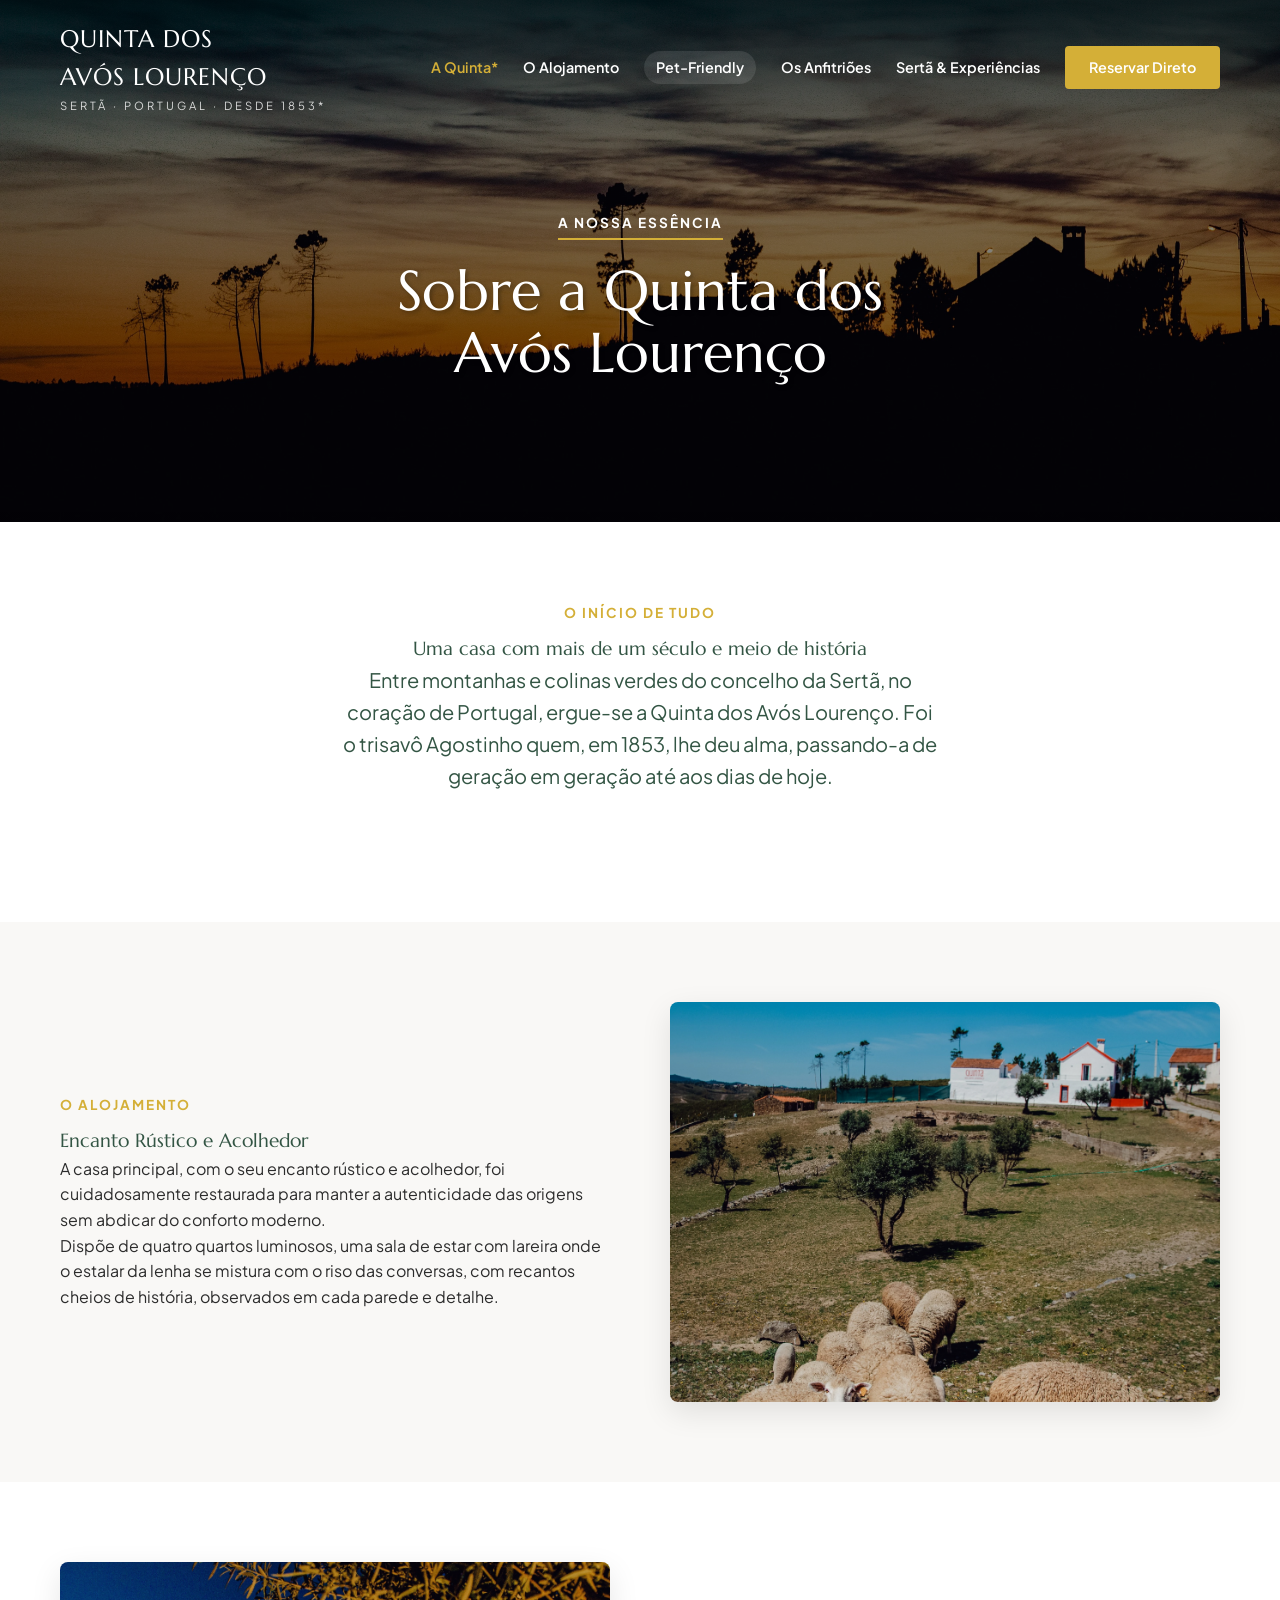
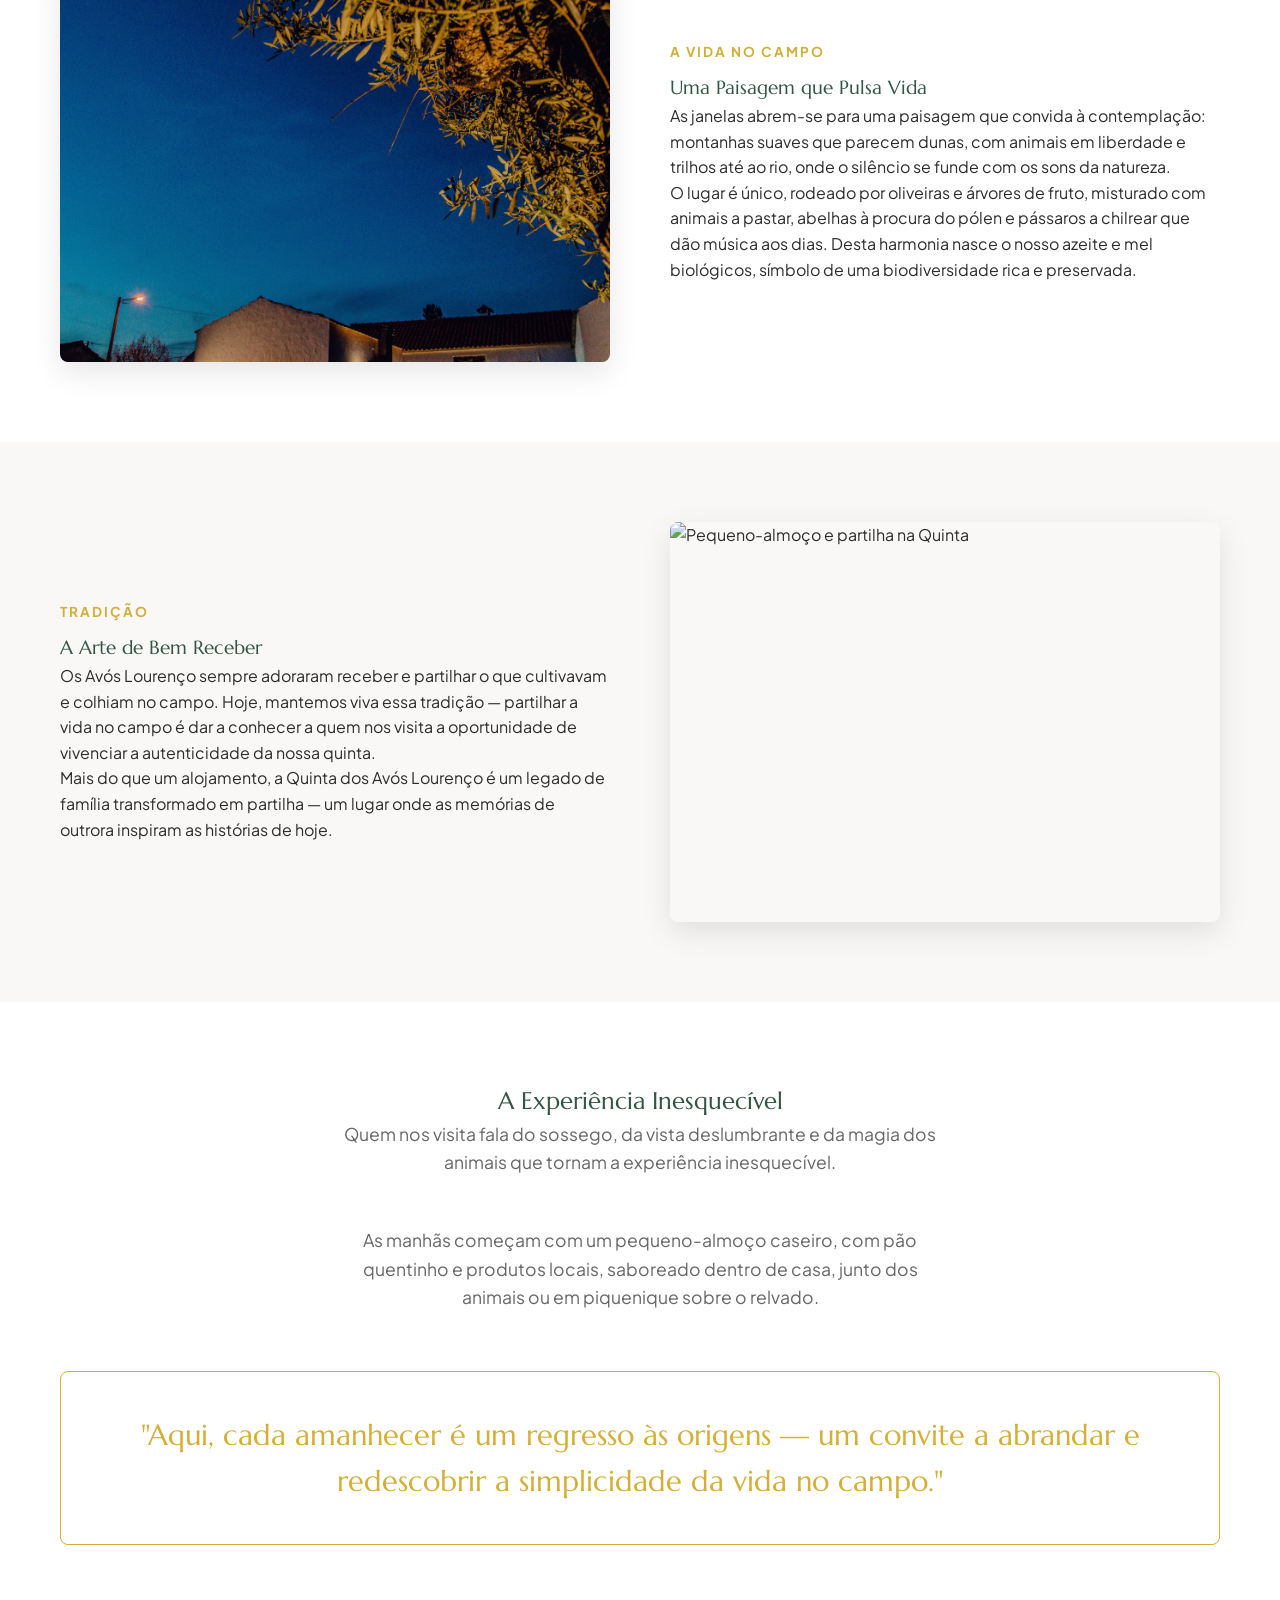
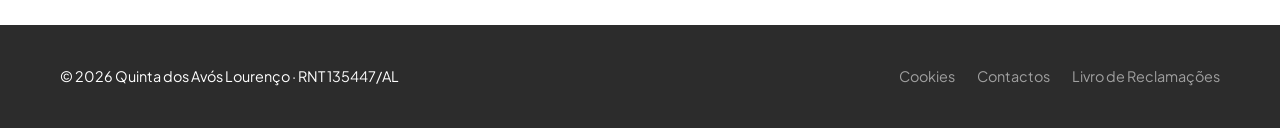
==== commit 08d2cb29: "mudanças e vou dormir" ====
--- a/Quinta/Quinta.html
+++ b/Quinta/Quinta.html
@@ -40,7 +40,7 @@
 
     <!-- Hero Section -->
     <section class="hero hero-internal"
-        style="background-image: linear-gradient(rgba(0,0,0,0.4), rgba(0,0,0,0.5)), url('../images/galeria3.webp'); height: 50vh; padding-top: 10vh;">
+        style="background-image: linear-gradient(rgba(0,0,0,0.4), rgba(0,0,0,0.5)), url('../images/galeria3.webp'); height: 58vh; padding-top: 10vh;">
         <div class="hero-content">
             <span class="hero-tag">A Nossa Essência</span>
             <h1 style="font-size: 3.5rem;">Sobre a Quinta dos<br>Avós Lourenço</h1>
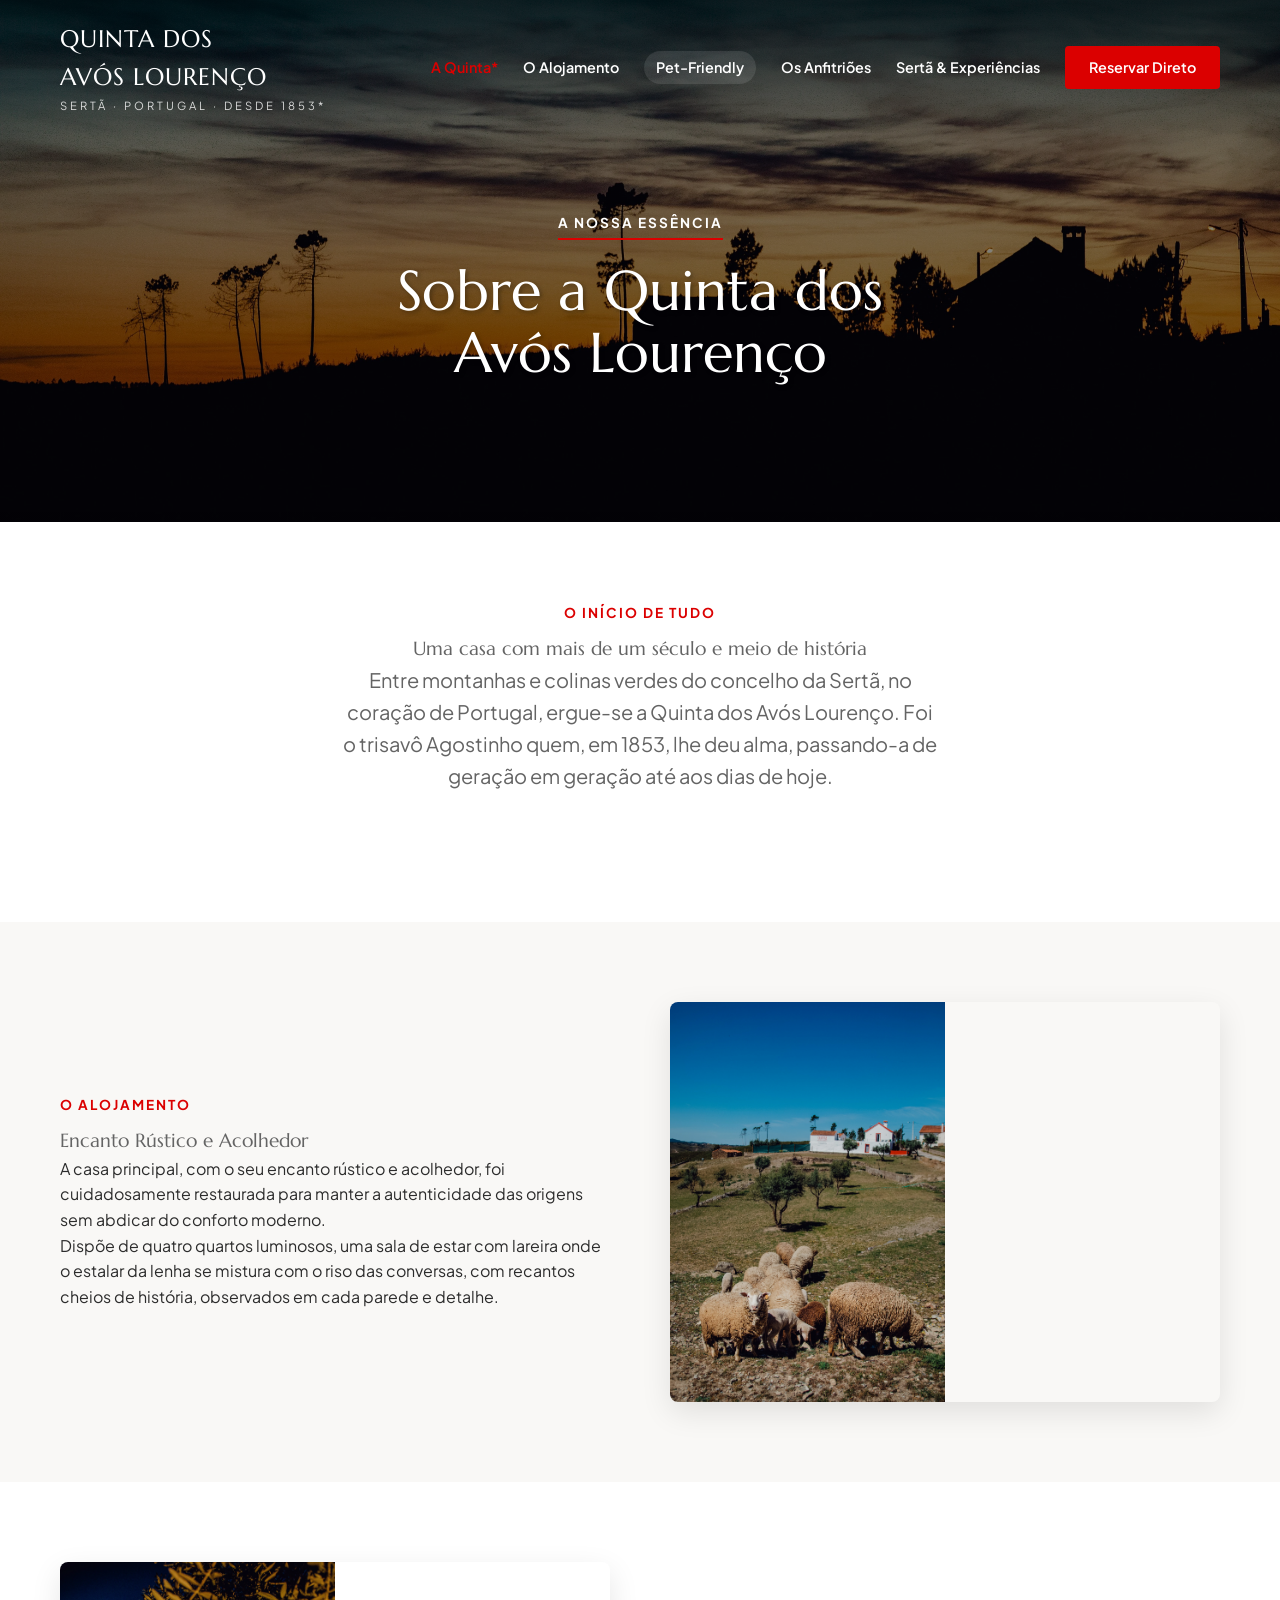
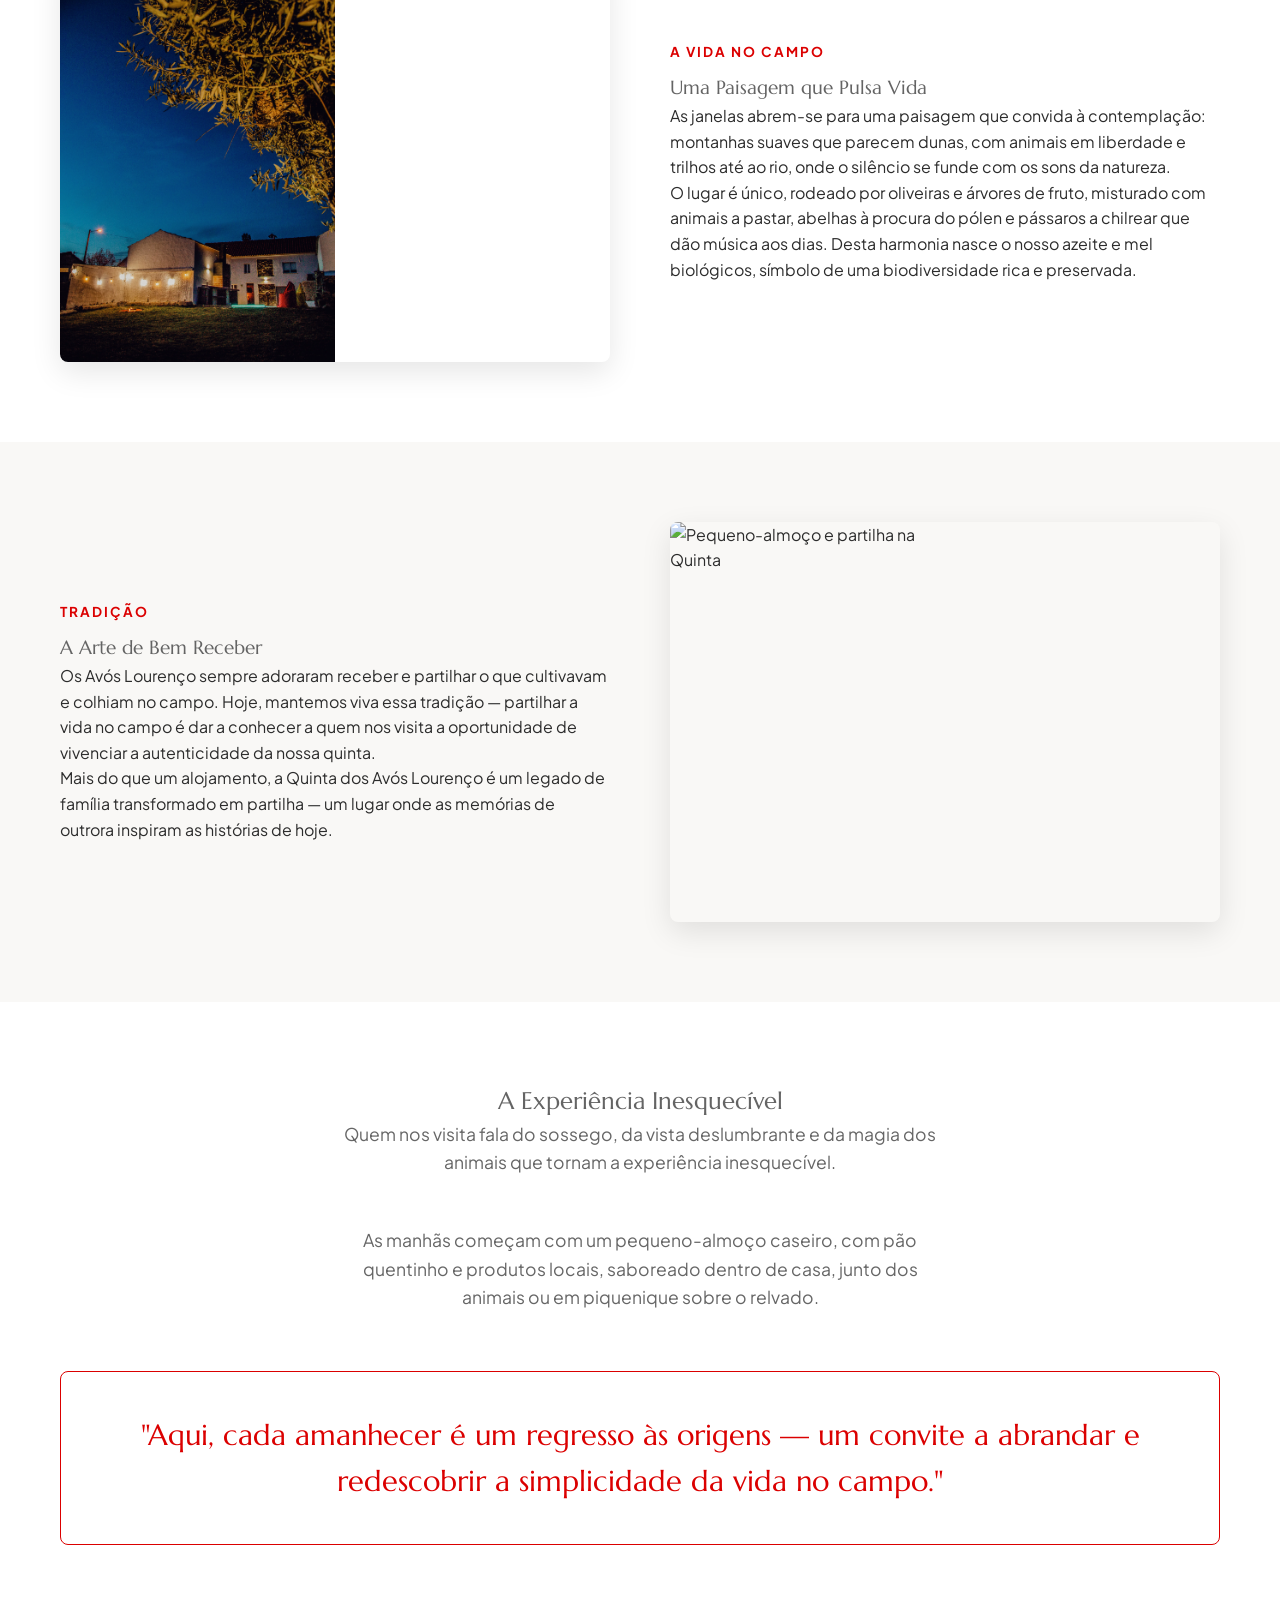
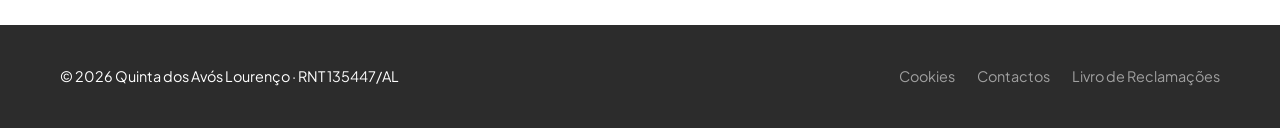
==== commit 49fd8815: "alterações dia 13/08" ====
--- a/Quinta/Quinta.html
+++ b/Quinta/Quinta.html
@@ -20,7 +20,7 @@
 <body>
 
     <!-- Header / Navegação (Fundo escuro para páginas internas) -->
-    <header class="navbar" >
+    <header class="navbar">
         <div class="container nav-container">
             <a href="../index.html" class="brand-logo">
                 <span class="brand-title">QUINTA DOS <br> AVÓS LOURENÇO</span>
@@ -72,7 +72,7 @@
                     com o riso das conversas, com recantos cheios de história, observados em cada parede e detalhe.</p>
             </div>
             <div class="feature-image">
-                <img src="../images/galeria2.webp" alt="Interior da Casa dos Avós Lourenço">
+                <img src="../images/galeria2.webp" alt="Quinta da Casa dos Avós Lourenço">
             </div>
         </div>
     </section>
--- a/css/style.css
+++ b/css/style.css
@@ -2,9 +2,9 @@
    VARIÁVEIS DE COR E TIPOGRAFIA
    ========================================================================== */
 :root {
-  --primary-color: #335544;
+  --primary-color: #646464;
   /* Verde Oliveira Escuro */
-  --accent-color: #D4AF37;
+  --accent-color: #db0000;
   /* Dourado/Mostarda Rústico */
   --text-dark: #2C2C2C;
   --text-muted: #666666;
@@ -351,7 +351,7 @@
 .rating-score {
   font-family: var(--font-head);
   font-size: 1.8rem;
-  color: var(--accent-color);
+  color: var(--white);
   margin-bottom: 5px;
 }
 
@@ -374,8 +374,17 @@
   position: relative;
 }
 
+/* ==========================================================================
+   AJUSTE DA IMAGEM PET-FRIENDLY (Cortar o céu e focar na base)
+   ========================================================================== */
 .pet-image img {
-  width: 100%;
+  width: 50%;
+  height: 10%;
+  /* Define uma altura mais compacta e elegante */
+  object-fit: cover;
+  /* Garante que a imagem preenche o espaço sem distorcer */
+  object-position: center bottom;
+  /* O segredo: Foca na parte de baixo da foto e corta o céu */
   border-radius: 8px;
   box-shadow: 0 10px 30px rgba(0, 0, 0, 0.1);
   display: block;
@@ -384,7 +393,7 @@
 .pet-badge {
   position: absolute;
   bottom: -20px;
-  right: -20px;
+  right: 100px;
   background-color: var(--primary-color);
   color: var(--white);
   padding: 15px 25px;
@@ -611,7 +620,7 @@
 
 .feature-image img,
 .pet-image img {
-  width: 100%;
+  width: 50%;
   height: 100%;
   object-fit: cover;
   /* Esta é a regra mágica: corta a imagem para preencher sem distorcer */
